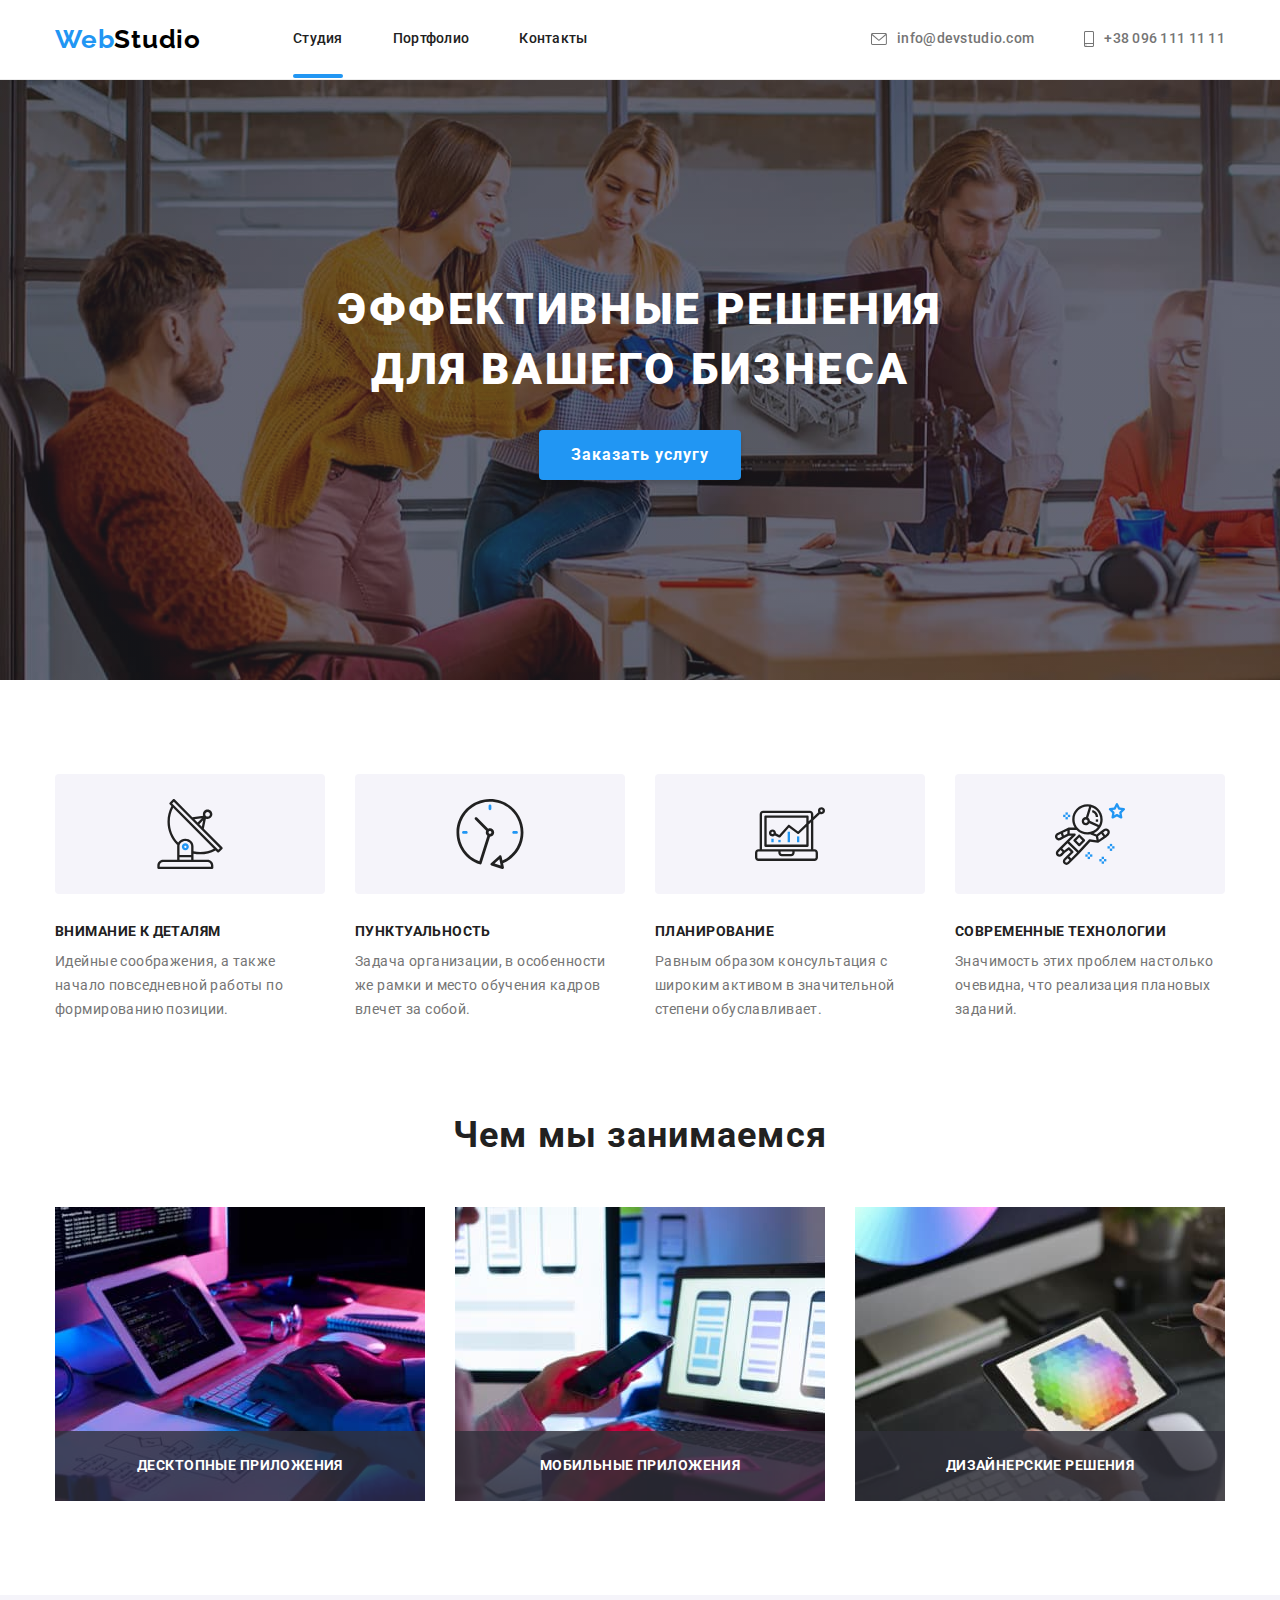
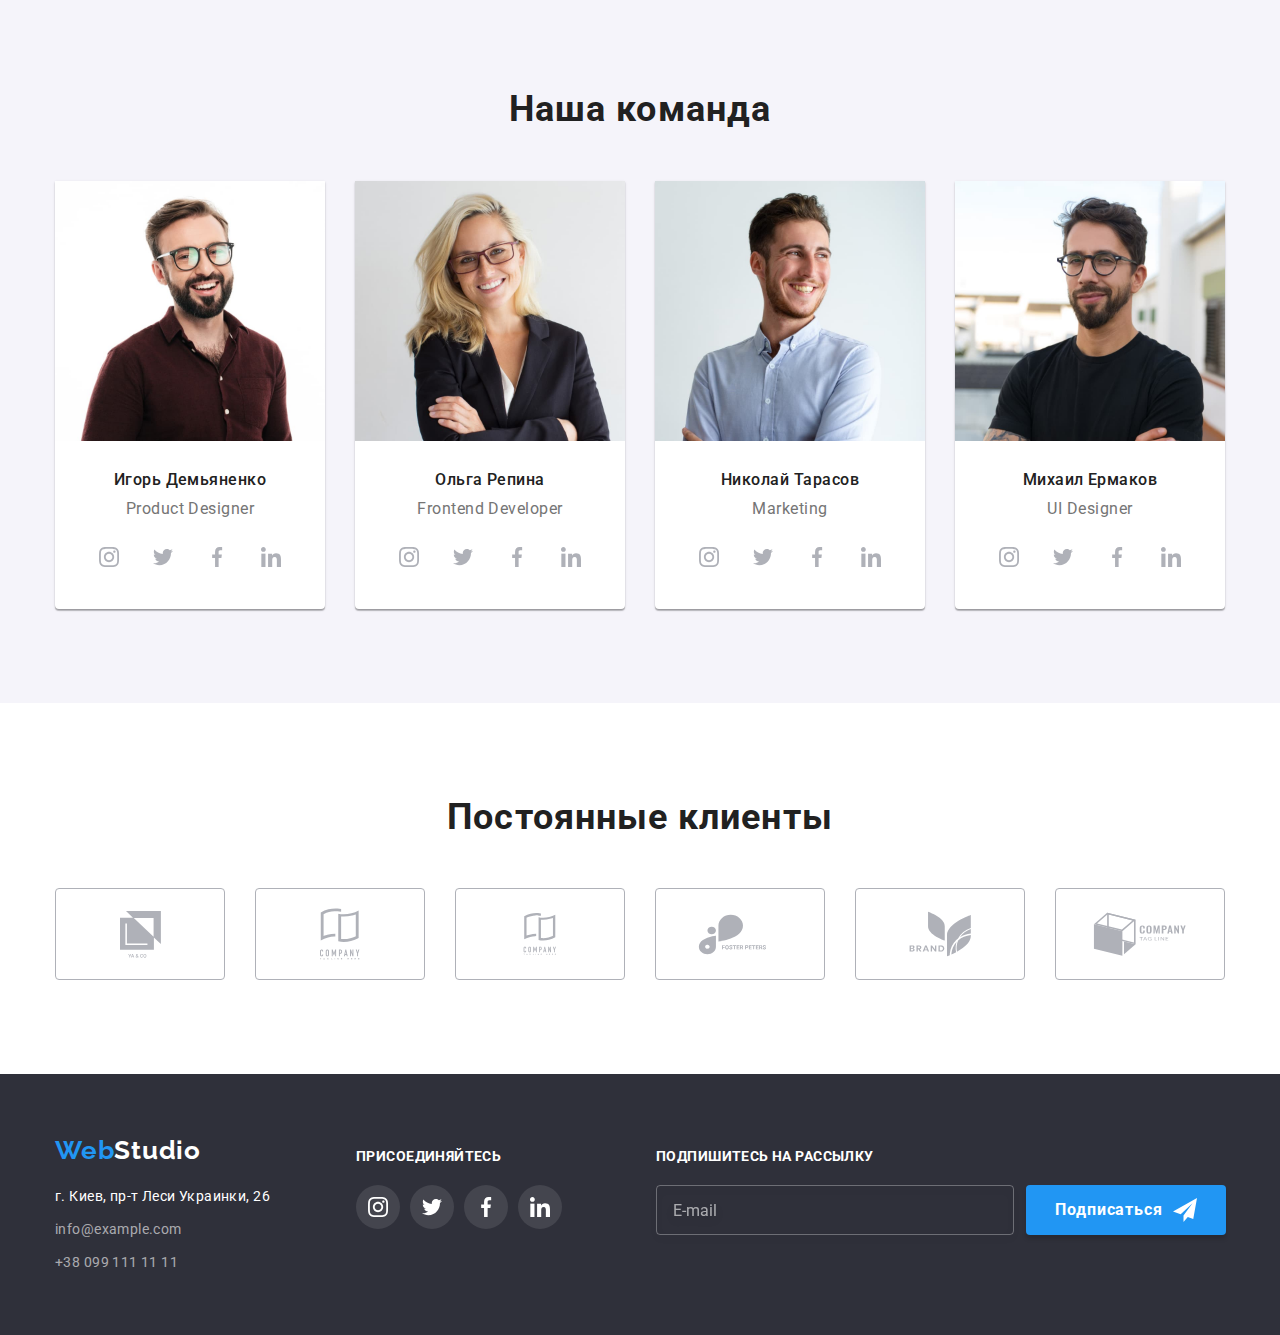
==== index.html @ 98f59cee "features BEM" ====
<!DOCTYPE html>
<html lang="ru">
  <head>
    <link
      rel="stylesheet"
      href="https://cdnjs.cloudflare.com/ajax/libs/modern-normalize/1.0.0/modern-normalize.min.css"
    />
    <meta charset="UTF-8" />
    <meta http-equiv="X-UA-Compatible" content="IE=edge" />
    <meta name="viewport" content="width=device-width, initial-scale=1.0" />
    <title>WebStudio</title>

    <link rel="preconnect" href="https://fonts.gstatic.com" />
    <link
      href="https://fonts.googleapis.com/css2?family=Raleway:wght@700&family=Roboto:wght@400;500;700;900&display=swap"
      rel="stylesheet"
    />
    <link rel="stylesheet" href="./css/styles.css" />
  </head>

  <body>
    <!--header-->
    <header class="header">
      <div class="container header-container">
        <nav class="main-navigation">
          <a class="logo link" href="./"
            ><span class="logo-color-one">Web</span
            ><span class="logo-color-two">Studio</span></a
          >

          <ul class="menu list">
            <li class="menu__item">
              <a class="menu__link link current" href="./">Студия</a>
            </li>
            <li class="menu__item">
              <a class="menu__link link" href="./portfolio.html">Портфолио</a>
            </li>
            <li class="menu__item">
              <a class="menu__link link" href="">Контакты</a>
            </li>
          </ul>
        </nav>
        <ul class="header-contact list">
          <li class="header-contact__item">
            <a
              class="header-contact__link link"
              href="mailto:info@devstudio.com"
            >
              <svg class="contact-icon" width="16px" height="12px">
                <use href="./images/icons.svg#mail"></use>
              </svg>
              info@devstudio.com</a
            >
          </li>
          <li class="header-contact__item">
            <a class="header-contact__link link" href="tel:+380961111111">
              <svg class="contact-icon" width="10px" height="16px">
                <use href="./images/icons.svg#smartphone"></use>
              </svg>
              +38 096 111 11 11</a
            >
          </li>
        </ul>
      </div>
    </header>

    <main>
      <!--Герой-->
      <section class="hero">
        <div class="container">
          <h1 class="hero__title">Эффективные решения для вашего бизнеса</h1>
          <button class="modal-button" type="button" data-modal-open>
            Заказать услугу
          </button>
        </div>
      </section>

      <!--Особенности-->
      <section class="features">
        <div class="container">
          <h2 class="visually-hidden">Особенности</h2>
          <ul class="features__list list">
            <li class="features__item">
              <div class="features__icon-container">
                <svg class="features__icon" width="70" height="70">
                  <use href="./images/icons.svg#antenna"></use>
                </svg>
              </div>
              <h3 class="features__title">Внимание к деталям</h3>
              <p class="features__description">
                Идейные соображения, а также начало повседневной работы по
                формированию позиции.
              </p>
            </li>
            <li class="features__item">
              <div class="features__icon-container">
                <svg class="features__icon" width="70" height="70">
                  <use href="./images/icons.svg#clock"></use>
                </svg>
              </div>
              <h3 class="features__title">Пунктуальность</h3>
              <p class="features__description">
                Задача организации, в особенности же рамки и место обучения
                кадров влечет за собой.
              </p>
            </li>
            <li class="features__item">
              <div class="features__icon-container">
                <svg class="features__icon" width="70" height="70">
                  <use href="./images/icons.svg#diagram"></use>
                </svg>
              </div>
              <h3 class="features__title">Планирование</h3>
              <p class="features__description">
                Равным образом консультация с широким активом в значительной
                степени обуславливает.
              </p>
            </li>
            <li class="features__item">
              <div class="features__icon-container">
                <svg class="features__icon" width="70" height="70">
                  <use href="./images/icons.svg#astronaut"></use>
                </svg>
              </div>
              <h3 class="features__title">Современные технологии</h3>
              <p class="features__description">
                Значимость этих проблем настолько очевидна, что реализация
                плановых заданий.
              </p>
            </li>
          </ul>
        </div>
      </section>

      <!--Чем мы занимаемся-->
      <section class="services">
        <div class="container">
          <h2 class="secttion-title">Чем мы занимаемся</h2>
          <ul class="services-list list">
            <li class="services-list-item">
              <img
                src="./images/services/services-1.jpg"
                alt="Программист набирает код"
                width="370"
                height="294"
              />
              <p class="services-text-overlay">Десктопные приложения</p>
            </li>
            <li class="services-list-item">
              <img
                src="./images/services/services-2.jpg"
                alt="Дизанер создает прототип сайта"
                width="370"
                height="294"
              />
              <p class="services-text-overlay">Мобильные приложения</p>
            </li>
            <li class="services-list-item">
              <img
                src="./images/services/services-3.jpg"
                alt="Дизайнер выбирает цветовую схему для саййта"
                width="370"
                height="294"
              />
              <p class="services-text-overlay">Дизайнерские решения</p>
            </li>
          </ul>
        </div>
      </section>

      <!--Наша команда-->
      <section class="team">
        <div class="container">
          <h2 class="secttion-title">Наша команда</h2>
          <ul class="team-list list">
            <li class="team-list-item">
              <img
                src="./images/team/igor-demyanenko.jpg"
                alt="Фотография Игоря Демьяненко"
                width="270"
                height="260"
              />
              <div class="team-member-frame">
                <h3 class="team-member-name">Игорь Демьяненко</h3>
                <p class="team-member-position" lang="en">Product Designer</p>
                <ul class="team-social-list list">
                  <li class="team-social-item">
                    <a class="team-social-link link" href="">
                      <svg class="team-social-icon" width="20" height="20">
                        <use href="./images/icons.svg#instagram"></use>
                      </svg>
                    </a>
                  </li>
                  <li class="team-social-item">
                    <a class="team-social-link link" href="">
                      <svg class="team-social-icon" width="20" height="20">
                        <use href="./images/icons.svg#twitter"></use>
                      </svg>
                    </a>
                  </li>
                  <li class="team-social-item">
                    <a class="team-social-link link" href="">
                      <svg class="team-social-icon" width="20" height="20">
                        <use href="./images/icons.svg#facebook"></use>
                      </svg>
                    </a>
                  </li>
                  <li class="team-social-item">
                    <a class="team-social-link link" href="">
                      <svg class="team-social-icon" width="20" height="20">
                        <use href="./images/icons.svg#linkedin"></use>
                      </svg>
                    </a>
                  </li>
                </ul>
              </div>
            </li>
            <li class="team-list-item">
              <img
                src="./images/team/olga-repina.jpg"
                alt="Фотография Ольги Репиной"
                width="270"
                height="260"
              />
              <div class="team-member-frame">
                <h3 class="team-member-name">Ольга Репина</h3>
                <p class="team-member-position" lang="en">Frontend Developer</p>
                <ul class="team-social-list list">
                  <li class="team-social-item">
                    <a class="team-social-link link" href="">
                      <svg class="team-social-icon" width="20" height="20">
                        <use href="./images/icons.svg#instagram"></use>
                      </svg>
                    </a>
                  </li>
                  <li class="team-social-item">
                    <a class="team-social-link link" href="">
                      <svg class="team-social-icon" width="20" height="20">
                        <use href="./images/icons.svg#twitter"></use>
                      </svg>
                    </a>
                  </li>
                  <li class="team-social-item">
                    <a class="team-social-link link" href="">
                      <svg class="team-social-icon" width="20" height="20">
                        <use href="./images/icons.svg#facebook"></use>
                      </svg>
                    </a>
                  </li>
                  <li class="team-social-item">
                    <a class="team-social-link link" href="">
                      <svg class="team-social-icon" width="20" height="20">
                        <use href="./images/icons.svg#linkedin"></use>
                      </svg>
                    </a>
                  </li>
                </ul>
              </div>
            </li>
            <li class="team-list-item">
              <img
                src="./images/team/nikolay-tarasov.jpg"
                alt="Фотография Николая Тарасова"
                width="270"
                height="260"
              />
              <div class="team-member-frame">
                <h3 class="team-member-name">Николай Тарасов</h3>
                <p class="team-member-position" lang="en">Marketing</p>
                <ul class="team-social-list list">
                  <li class="team-social-item">
                    <a class="team-social-link link" href="">
                      <svg class="team-social-icon" width="20" height="20">
                        <use href="./images/icons.svg#instagram"></use>
                      </svg>
                    </a>
                  </li>
                  <li class="team-social-item">
                    <a class="team-social-link link" href="">
                      <svg class="team-social-icon" width="20" height="20">
                        <use href="./images/icons.svg#twitter"></use>
                      </svg>
                    </a>
                  </li>
                  <li class="team-social-item">
                    <a class="team-social-link link" href="">
                      <svg class="team-social-icon" width="20" height="20">
                        <use href="./images/icons.svg#facebook"></use>
                      </svg>
                    </a>
                  </li>
                  <li class="team-social-item">
                    <a class="team-social-link link" href="">
                      <svg class="team-social-icon" width="20" height="20">
                        <use href="./images/icons.svg#linkedin"></use>
                      </svg>
                    </a>
                  </li>
                </ul>
              </div>
            </li>
            <li class="team-list-item">
              <img
                src="./images/team/mikhail-ermakov.jpg"
                alt="Фотография Михаила Ермакова"
                width="270"
                height="260"
              />
              <div class="team-member-frame">
                <h3 class="team-member-name">Михаил Ермаков</h3>
                <p class="team-member-position" lang="en">UI Designer</p>
                <ul class="team-social-list list">
                  <li class="team-social-item">
                    <a class="team-social-link link" href="">
                      <svg class="team-social-icon" width="20" height="20">
                        <use href="./images/icons.svg#instagram"></use>
                      </svg>
                    </a>
                  </li>
                  <li class="team-social-item">
                    <a class="team-social-link link" href="">
                      <svg class="team-social-icon" width="20" height="20">
                        <use href="./images/icons.svg#twitter"></use>
                      </svg>
                    </a>
                  </li>
                  <li class="team-social-item">
                    <a class="team-social-link link" href="">
                      <svg class="team-social-icon" width="20" height="20">
                        <use href="./images/icons.svg#facebook"></use>
                      </svg>
                    </a>
                  </li>
                  <li class="team-social-item">
                    <a class="team-social-link link" href="">
                      <svg class="team-social-icon" width="20" height="20">
                        <use href="./images/icons.svg#linkedin"></use>
                      </svg>
                    </a>
                  </li>
                </ul>
              </div>
            </li>
          </ul>
        </div>
      </section>

      <!--Клиенты-->
      <section class="clients">
        <div class="container">
          <h2 class="secttion-title">Постоянные клиенты</h2>
          <ul class="clients-list list">
            <li class="clients-list-item">
              <a class="clients-link" href="">
                <svg class="client-icon" width="41" height="47">
                  <use href="./images/icons.svg#logo-1"></use>
                </svg>
              </a>
            </li>
            <li class="clients-list-item">
              <a class="clients-link" href="">
                <svg class="client-icon" width="40" height="52">
                  <use href="./images/icons.svg#logo-2"></use>
                </svg>
              </a>
            </li>
            <li class="clients-list-item">
              <a class="clients-link" href="">
                <svg class="client-icon" width="44" height="42">
                  <use href="./images/icons.svg#logo-2"></use>
                </svg>
              </a>
            </li>
            <li class="clients-list-item">
              <a class="clients-link" href="">
                <svg class="client-icon" width="85" height="41">
                  <use href="./images/icons.svg#logo-4"></use>
                </svg>
              </a>
            </li>
            <li class="clients-list-item">
              <a class="clients-link" href="">
                <svg class="client-icon" width="63" height="46">
                  <use href="./images/icons.svg#logo-5"></use>
                </svg>
              </a>
            </li>
            <li class="clients-list-item">
              <a class="clients-link" href="">
                <svg class="client-icon" width="94" height="44">
                  <use href="./images/icons.svg#logo-6"></use>
                </svg>
              </a>
            </li>
          </ul>
        </div>
      </section>
    </main>

    <!--Футер-->
    <footer class="footer">
      <div class="footer-container container">
        <div class="footer-contact">
          <div class="logo-footer">
            <a class="logo link" href="./"
              ><span class="logo-color-one">Web</span
              ><span class="logo-color-three">Studio</span></a
            >
          </div>

          <address class="footer-address">
            <ul class="footer-address-list list">
              <li class="fotter-address-item">
                <a
                  class="fotter-address-link link"
                  href="https://goo.gl/maps/drPXnBKoKRhrvhJq7"
                  target="_blank"
                  rel="noopener noreferrer"
                  >г. Киев, пр-т Леси Украинки, 26</a
                >
              </li>
              <li class="fotter-address-item">
                <a
                  class="fotter-contact-link link"
                  href="mailto:info@example.com"
                  >info@example.com</a
                >
              </li>
              <li class="fotter-address-item">
                <a class="fotter-contact-link link" href="tel:+380991111111"
                  >+38 099 111 11 11</a
                >
              </li>
            </ul>
          </address>
        </div>
        <div class="footter-social">
          <p class="footter-social-title">присоединяйтесь</p>
          <ul class="footter-social-list list">
            <li class="footter-social-items">
              <a class="footter-social-link" href="">
                <svg class="footer-social-icon" width="20" height="20">
                  <use href="./images/icons.svg#instagram"></use>
                </svg>
              </a>
            </li>
            <li class="footter-social-items">
              <a class="footter-social-link" href="">
                <svg class="footer-social-icon" width="20" height="20">
                  <use href="./images/icons.svg#twitter"></use>
                </svg>
              </a>
            </li>
            <li class="footter-social-items">
              <a class="footter-social-link" href="">
                <svg class="footer-social-icon" width="20" height="20">
                  <use href="./images/icons.svg#facebook"></use>
                </svg>
              </a>
            </li>
            <li class="footter-social-items">
              <a class="footter-social-link" href="">
                <svg class="footer-social-icon" width="20" height="20">
                  <use href="./images/icons.svg#linkedin"></use>
                </svg>
              </a>
            </li>
          </ul>
        </div>
        <div class="footer-email-form-thumb">
          <form action="#">
            <p class="footter-form-title">Подпишитесь на рассылку</p>
            <div class="footer-email-form">
              <input
                type="email"
                name="email"
                class="footer-email-input"
                placeholder="E-mail"
                required
              />
              <button type="submit" class="footer-subscribe-button">
                Подписаться
                <svg class="send-icon" width="24px" height="24px">
                  <use href="./images/icons.svg#icon-send"></use>
                </svg>
              </button>
            </div>
          </form>
        </div>
      </div>
    </footer>

    <!--modal-->
    <!-- < class="backdrop is-hidden" data-modal> -->
    <div class="backdrop is-hidden" data-modal>
      <div class="modal">
        <button type="button" class="close-button" data-modal-close>
          <svg class="close-button-icon" width="11px" height="11px">
            <use href="./images/icons.svg#close-button"></use>
          </svg>
        </button>
        <form action="#" class="modal-form">
          <p class="modal-title">Оставьте свои данные, мы вам перезвоним</p>
          <label class="modal-form-field">
            Имя
            <span class="modal-form-input-wrapper">
              <input
                type="text"
                class="modal-form-input"
                name="user-name"
                minlength="2"
                pattern="[a-zA-Zа-яёА-ЯЁ]+"
                title="Имя должно содержать символы кирилицы или латиницы"
                required
              />
              <svg class="modal-form-icon" width="12px" height="12px">
                <use href="./images/icons.svg#form-user"></use>
              </svg>
            </span>
          </label>
          <label class="modal-form-field">
            Телефон
            <span class="modal-form-input-wrapper">
              <input
                type="tel"
                class="modal-form-input"
                name="user-tel"
                pattern="[0-9]{3} [0-9]{3}-[0-9]{2}-[0-9]{2}"
                title="(095) 000-00-00"
                required
              />
              <svg class="modal-form-icon" width="13px" height="13px">
                <use href="./images/icons.svg#form-phone"></use>
              </svg>
            </span>
          </label>
          <label class="modal-form-field">
            Почта
            <span class="modal-form-input-wrapper">
              <input
                type="email"
                class="modal-form-input"
                name="user-email"
                required
              />
              <svg class="modal-form-icon" width="15px" height="12px">
                <use href="./images/icons.svg#form-email"></use>
              </svg>
            </span>
          </label>
          <label class="modal-form-field">
            Комментарий
            <textarea
              name="user-message"
              class="modal-form-message"
              placeholder="Введите текст"
            ></textarea>
          </label>
          <input
            type="checkbox"
            class="modal-form-checkbox visually-hidden"
            id="accept-policy"
            required
          />
          <label for="accept-policy" class="modal-form-checkbox-label"
            >Соглашаюсь с рассылкой и принимаю&nbsp;
            <a href="" class="modal-form-checkbox-link"
              >Условия договора</a
            ></label
          >
          <button type="submit" class="modal-form-button">Отправить</button>
        </form>
      </div>
    </div>
    <!--script-->
    <script src="./js/modal.js"></script>
  </body>
</html>
---- css/styles.css ----
/*variable*/
:root {
  --main-font: "Roboto", sans-serif;
  --secondary-font: "Raleway", sans-serif;
  --accent-color: #2196f3;
  --second-color: #212121;
  --third-color: #afb1b8;
}

/* reset styles by tag selector*/

h1,
h2,
h3,
h4,
h5,
h6,
p {
  margin-top: 0;
  margin-bottom: 0;
}

ul,
ol {
  margin-top: 0;
  margin-bottom: 0;
  padding-left: 0;
}

img {
  display: block;
}

body {
  font-family: var(--main-font);
}

.list {
  list-style: none;
}

.link {
  text-decoration: none;
}

/*general*/

.container {
  width: 1200px;
  margin: 0 auto;
  padding-left: 15px;
  padding-right: 15px;
}

.visually-hidden {
  position: absolute !important;
  clip: rect(1px 1px 1px 1px); /* IE6, IE7 */
  clip: rect(1px, 1px, 1px, 1px);
  padding: 0 !important;
  border: 0 !important;
  height: 1px !important;
  width: 1px !important;
  overflow: hidden;
}

/* components */

/*LOGO*/
.logo {
  margin-right: 92px;

  font-family: var(--secondary-font);
  font-weight: 700;
  font-size: 26px;
  line-height: 1.19;
  letter-spacing: 0.03em;
}
.logo-color-one {
  color: var(--accent-color);
}
.logo-color-two {
  color: #000000;
}
.logo-color-three {
  color: #ffffff;
}
/*END LOGO*/

.secttion-title {
  margin-bottom: 50px;

  font-style: normal;
  font-weight: 700;
  font-size: 36px;
  line-height: 1.16;
  text-align: center;
  letter-spacing: 0.03em;

  color: var(--second-color);
}

.current {
  position: relative;
  color: var(--accent-color);
}

.current::after {
  position: absolute;
  bottom: -32px;

  content: "";
  display: block;

  width: 100%;
  height: 4px;

  background-color: var(--accent-color);
  border-radius: 2px;
}

/*=======HEADER=======*/

.header {
  padding-top: 24px;
  padding-bottom: 24px;

  font-family: var(--main-font);
  font-weight: 500;
  font-size: 14px;
  line-height: 1.14;
  letter-spacing: 0.02em;

  border-bottom: 1px solid #ececec;
}

.header-container {
  display: flex;
  align-items: center;
  justify-content: space-between;
}

.main-navigation {
  display: flex;
}

.menu {
  display: flex;
  align-items: center;
}
.menu__item:not(:last-child) {
  margin-right: 50px;
}

.menu__link {
  color: var(--second-color);
  transition: color 250ms cubic-bezier(0.4, 0, 0.2, 1);
}

.menu__link:hover,
.menu__link:focus {
  color: var(--accent-color);
}

.header-contact {
  display: flex;
  align-items: center;
}

.header-contact__item:not(:last-child) {
  margin-right: 50px;
}
.header-contact__link {
  display: flex;
  align-items: center;

  color: #757575;

  transition: color 250ms cubic-bezier(0.4, 0, 0.2, 1);
}
.header-contact__link:hover,
.header-contact__link:focus {
  color: var(--accent-color);
}

.contact-icon {
  margin-right: 10px;
  fill: currentColor;
}

/*=======END HEADER=======*/

/*=======HERO=======*/
.hero {
  padding: 200px 0;
  text-align: center;

  max-width: 1600px;
  margin: 0 auto;

  background-image: linear-gradient(
      rgba(47, 48, 58, 0.4),
      rgba(47, 48, 58, 0.4)
    ),
    url(../images/hero/hero-bg.jpg);
  background-size: cover;

  background-color: #2f303a;
}

.hero__title {
  margin-left: auto;
  margin-right: auto;
  margin-bottom: 30px;

  max-width: 696px;

  font-family: var(--main-font);
  font-weight: 900;
  font-size: 44px;
  line-height: 1.36;

  text-align: center;
  letter-spacing: 0.06em;
  text-transform: uppercase;

  color: #ffffff;
}
.modal-button {
  padding: 10px 32px;

  font-family: var(--main-font);
  font-weight: 700;
  font-size: 16px;
  line-height: 1.88;
  align-items: center;
  text-align: center;
  letter-spacing: 0.06em;

  color: #ffffff;
  background-color: var(--accent-color);
  box-shadow: 0px 4px 4px rgba(0, 0, 0, 0.15);
  border-radius: 4px;
  border: none;
  cursor: pointer;
}

/*=======END HERO=======*/

/*=======FEATURES=======*/

.features {
  padding-top: 94px;
  padding-bottom: 94px;
}
.features__list {
  display: flex;
  flex-wrap: wrap;
  margin-top: -30px;
  margin-left: -30px;
}
.features__item {
  margin-top: 30px;
  margin-left: 30px;

  flex-basis: calc((100% - 120px) / 4);
}

.features__icon-container {
  display: flex;
  justify-content: center;
  align-items: center;

  width: 270px;
  height: 120px;

  margin-bottom: 30px;

  background: #f5f4fa;
  border-radius: 4px;
}

.features__icon {
  width: 70px;
  height: 70px;
  fill: rebeccapurple;
}

.features__title {
  margin-bottom: 10px;

  font-weight: 700;
  font-size: 14px;
  line-height: 1.14;
  letter-spacing: 0.03em;
  text-transform: uppercase;

  color: var(--second-color);
}

.features__description {
  font-weight: 400;
  font-size: 14px;
  line-height: 1.71;
  letter-spacing: 0.03em;

  color: #757575;
}
/*=======END FEATURES=======*/

/*=======SERVICES=======*/

.services {
  padding-top: 0px;
  padding-bottom: 94px;
}

.services-list {
  display: flex;
  flex-wrap: wrap;
  margin-top: -30px;
  margin-left: -30px;
}

.services-list-item {
  position: relative;

  margin-top: 30px;
  margin-left: 30px;

  flex-basis: calc((100% - 90px) / 3);
}

.services-text-overlay {
  display: flex;
  justify-content: center;
  align-items: center;

  position: absolute;
  bottom: 0;
  left: 0;

  width: 100%;
  height: 70px;

  color: #ffffff;
  background-color: rgba(47, 48, 58, 0.8);

  font-weight: 700;
  font-size: 14px;
  line-height: 1.14;
  text-align: center;
  letter-spacing: 0.03em;
  text-transform: uppercase;
}

/*=======END SERVICES=======*/

/*=======TEAM=======*/

.team {
  background: #f5f4fa;
  padding-top: 94px;
  padding-bottom: 94px;
}

.team-list {
  display: flex;
  flex-wrap: wrap;

  margin-top: -30px;
  margin-left: -30px;
}

.team-list-item {
  margin-top: 30px;
  margin-left: 30px;

  flex-basis: calc((100% - 120px) / 4);

  background: #ffffff;
  border-radius: 0px 0px 4px 4px;

  box-shadow: 0px 1px 3px rgba(0, 0, 0, 0.12), 0px 1px 1px rgba(0, 0, 0, 0.14),
    0px 2px 1px rgba(0, 0, 0, 0.2);
}

.team-member-frame {
  padding-top: 30px;
  padding-bottom: 30px;
}

.team-member-name {
  margin-bottom: 10px;

  font-style: normal;
  font-weight: 500;
  font-size: 16px;
  line-height: 1.18;
  text-align: center;
  letter-spacing: 0.03em;

  color: var(--second-color);
}
.team-member-position {
  font-weight: 400;
  font-size: 16px;
  line-height: 1.18;
  text-align: center;
  letter-spacing: 0.03em;

  margin-bottom: 16px;

  color: #757575;
}

.team-social-list {
  display: flex;
  justify-content: space-between;
  padding: 0 32px;
}

.team-social-link {
  display: flex;
  justify-content: center;
  align-items: center;
  width: 44px;
  height: 44px;
  border-radius: 50%;
  background-color: transparent;
  fill: var(--third-color);

  transition: fill 250ms cubic-bezier(0.4, 0, 0.2, 1),
    background-color 250ms cubic-bezier(0.4, 0, 0.2, 1);
}

.team-social-link:hover,
.team-social-link:focus {
  outline: none;
  fill: #ffffff;
  background-color: var(--accent-color);
}

/*=======END TEAM=======*/

/*=======CLIENTS=======*/
.clients {
  padding-top: 94px;
  padding-bottom: 94px;
}

.clients-list {
  display: flex;
  flex-wrap: wrap;
  justify-content: space-between;
  align-items: center;
}

.clients-link {
  display: flex;
  justify-content: center;
  align-items: center;
  width: 170px;
  height: 92px;

  border: 1px solid var(--third-color);
  border-radius: 4px;

  fill: var(--third-color);

  transition: border-color 250ms cubic-bezier(0.4, 0, 0.2, 1),
    fill 250ms cubic-bezier(0.4, 0, 0.2, 1);
}

.clients-link:hover,
.clients-link:focus {
  outline: none;
  border-color: var(--accent-color);
  fill: var(--accent-color);
}

/*=======END CLIENTS=======*/

/*=======FOOTER=======*/
.footer {
  padding: 60px 0;
  background-color: #2f303a;
}
.footer-container {
  display: flex;
}
.footer-contact {
  display: flex;
  flex-direction: column;
  width: 231px;

  margin-right: 70px;
}

.logo-footer {
  display: flex;
  align-items: flex-end;
  height: 31px;

  margin-bottom: 20px;
}

.footer-address {
}
.footer-address-list {
}

.fotter-address-item:not(:last-child) {
  margin-bottom: 9px;
}
.fotter-address-link {
  font-style: normal;
  font-weight: 400;
  font-size: 14px;
  line-height: 1.71;
  letter-spacing: 0.03em;

  color: #ffffff;
}

.fotter-address-link:hover,
.fotter-address-link:focus {
  outline: none;
  color: var(--accent-color);
}

.fotter-contact-link {
  font-style: normal;
  font-weight: 400;
  font-size: 14px;
  line-height: 1.71;
  letter-spacing: 0.03em;

  color: rgba(255, 255, 255, 0.6);
}

.fotter-contact-link:hover,
.fotter-contact-link:focus {
  outline: none;
  color: var(--accent-color);
}

.footter-social {
  display: flex;
  flex-direction: column;
  margin-right: 94px;
}

.footter-social-title {
  display: flex;
  align-items: flex-end;
  height: 31px;

  margin-bottom: 20px;

  font-weight: 700;
  font-size: 14px;
  line-height: 1.14;
  letter-spacing: 0.03em;
  text-transform: uppercase;

  color: #ffffff;
}

.footter-social-list {
  display: flex;
  justify-content: space-between;
  width: 206px;
}

.footter-social-link {
  display: flex;
  justify-content: center;
  align-items: center;
  width: 44px;
  height: 44px;
  border-radius: 50%;
  background-color: rgba(255, 255, 255, 0.1);
  fill: #ffffff;

  transition: background-color 250ms cubic-bezier(0.4, 0, 0.2, 1);
}
.footter-social-link:hover,
.footter-social-link:focus {
  outline: none;
  background-color: var(--accent-color);
}

.footter-form-title {
  display: flex;
  align-items: flex-end;
  height: 31px;

  margin-bottom: 20px;

  font-weight: 700;
  font-size: 14px;
  line-height: 1.14;
  letter-spacing: 0.03em;
  text-transform: uppercase;

  color: #ffffff;
}

.footer-email-form {
  display: flex;
}

.footer-email-input {
  width: 358px;
  height: 50px;
  margin-right: 12px;
  padding: 15px 16px;

  border: 1px solid rgba(255, 255, 255, 0.3);
  filter: drop-shadow(0px 4px 4px rgba(0, 0, 0, 0.15));
  border-radius: 4px;

  background-color: transparent;
  color: #ffffff;
}
.footer-email-input::placeholder {
  font-style: normal;
  font-weight: 400;
  font-size: 16px;
  color: rgba(255, 255, 255, 0.6);
}

.footer-subscribe-button {
  display: flex;
  justify-content: center;
  align-items: center;

  width: 200px;
  height: 50px;

  font-style: normal;
  font-weight: 700;
  font-size: 16px;
  line-height: 1.87;
  letter-spacing: 0.06em;

  color: #ffffff;
  background: var(--accent-color);
  box-shadow: 0px 4px 4px rgba(0, 0, 0, 0.15);
  border-radius: 4px;
  border: none;

  cursor: pointer;
}

.send-icon {
  fill: #ffffff;
  margin-left: 10px;
}

/*=======FOOTER=======*/

/*=======PORFOLIO PAGE=======*/

.portfolio {
  padding-top: 94px;
  padding-bottom: 94px;
}
.portfolio-container {
}

/*filter*/
.filter-list {
  display: flex;
  justify-content: center;

  margin-bottom: 50px;
}

.filter-item:not(:last-child) {
  margin-right: 8px;
}
.filter-buttom {
  padding: 6px 22px;

  font-weight: 500;
  font-size: 16px;
  line-height: 1.62;
  text-align: center;
  letter-spacing: 0.03em;

  color: var(--second-color);

  background: #f5f4fa;
  border-radius: 4px;

  border: none;

  cursor: pointer;

  transition: color 250ms cubic-bezier(0.4, 0, 0.2, 1),
    backgrond 250ms cubic-bezier(0.4, 0, 0.2, 1),
    box-shadow 250ms cubic-bezier(0.4, 0, 0.2, 1);
}

.filter-buttom.current {
  color: #ffffff;
  background: var(--accent-color);
}

.filter-buttom:hover,
.filter-buttom:focus {
  outline: none;
  color: #ffffff;
  background: var(--accent-color);
  box-shadow: 0px 3px 1px rgba(0, 0, 0, 0.1), 0px 1px 2px rgba(0, 0, 0, 0.08),
    0px 2px 2px rgba(0, 0, 0, 0.12);
}

/*end filter*/

/*gallery*/

.portfolio-list {
  display: flex;
  flex-wrap: wrap;

  margin-top: -30px;
  margin-left: -30px;
}

.portfolio-item-img {
  position: relative;
  overflow: hidden;
}

.portfolio-item-overlay {
  position: absolute;
  top: 0;
  left: 0;

  width: 100%;
  height: 100%;

  transform: translateY(100%);
  transition: transform 250ms cubic-bezier(0.4, 0, 0.2, 1);

  padding: 63px 24px;
  overflow: auto;

  font-size: 18px;
  line-height: 1.56;

  color: #ffffff;
  background-color: rgba(33, 150, 243, 0.9);
}

.portfolio-item-link:hover .portfolio-item-overlay,
.portfolio-item-link:focus .portfolio-item-overlay {
  transform: translateY(0%);
}

.portfolio-item {
  margin-top: 30px;
  margin-left: 30px;

  flex-basis: calc((100% - 90px) / 3);
}

.portfolio-item:hover {
  box-shadow: 0px 1px 1px rgba(0, 0, 0, 0.12), 0px 4px 4px rgba(0, 0, 0, 0.06),
    1px 4px 6px rgba(0, 0, 0, 0.16);

  transition: box-shadow 250ms cubic-bezier(0.4, 0, 0.2, 1);
  /* transition-property: box-shadow;
    transition-duration: 250ms;
    transition-timing-function: cubic-bezier(0.4, 0, 0.2, 1);
    transition-delay: 0; */
}

.portfolio-item-frame {
  padding: 20px 24px;

  background: #ffffff;
  border: 1px solid #eeeeee;
  border-top: none;
}

.portfolio-item-name {
  margin-bottom: 4px;

  font-weight: 700;
  font-size: 18px;
  line-height: 2;
  letter-spacing: 0.06em;

  color: var(--second-color);
}
.portfolio-item-description {
  font-weight: 400;
  font-size: 16px;
  line-height: 1.87;
  letter-spacing: 0.03em;

  color: #757575;

  /*end gallery*/
}
/*=======END PORFOLIO PAGE=======*/

/*=======BACK DROP=======*/
.backdrop {
  position: fixed;
  top: 0;
  left: 0%;
  width: 100vw;
  height: 100vh;
  background-color: rgba(0, 0, 0, 0.2);

  transition: opacity 250ms cubic-bezier(0.4, 0, 0.2, 1),
    visibility 250ms cubic-bezier(0.4, 0, 0.2, 1);
}
.modal {
  position: absolute;
  top: 50%;
  left: 50%;
  transform: translate(-50%, -50%);

  width: 528px;
  height: 581px;
  padding: 40px;

  background: #ffffff;
  box-shadow: 0px 1px 3px rgba(0, 0, 0, 0.12), 0px 1px 1px rgba(0, 0, 0, 0.14),
    0px 2px 1px rgba(0, 0, 0, 0.2);
  border-radius: 4px;
}

.close-button {
  position: absolute;
  top: 8px;
  right: 8px;

  width: 30px;
  height: 30px;
  background-color: #ffffff;
  border: 1px solid rgba(0, 0, 0, 0.1);
  border-radius: 50%;
  cursor: pointer;
  padding: 0;
}
.close-button-icon {
  fill: #000000;
}

.close-button:hover .close-button-icon,
.close-button:focus .close-button-icon {
  fill: var(--accent-color);
}

.is-hidden {
  opacity: 0;
  visibility: hidden;
  pointer-events: none;
}
.modal-form {
  display: flex;
  flex-direction: column;
}

.modal-title {
  margin-bottom: 12px;
  font-weight: 700;
  font-size: 20px;
  line-height: 1.15;
  text-align: center;
  letter-spacing: 0.03em;

  color: var(--second-color);
}

.modal-form-field {
  font-weight: 400;
  font-size: 12px;
  line-height: 1.16;
  letter-spacing: 0.01em;

  margin-bottom: 10px;

  color: #757575;
}

.modal-form-input {
  width: 100%;
  height: 40px;
  padding-left: 42px;

  border: 1px solid rgba(33, 33, 33, 0.2);
  border-radius: 4px;

  transition: border-color 250ms cubic-bezier(0.4, 0, 0.2, 1);
}

.modal-form-input-wrapper {
  position: relative;
  display: block;
  margin-top: 4px;
}

.modal-form-icon {
  position: absolute;
  top: 50%;
  transform: translateY(-50%);
  left: 12px;
  fill: var(--second-color);

  transition: fill 250ms cubic-bezier(0.4, 0, 0.2, 1);
}

.modal-form-input:focus {
  outline: none;
  border-color: var(--accent-color);
}
.modal-form-input:focus + .modal-form-icon {
  fill: var(--accent-color);
}

.modal-form-message {
  margin-top: 4px;
  padding: 12px 16px;
  width: 100%;
  height: 120px;

  border: 1px solid rgba(33, 33, 33, 0.2);
  border-radius: 4px;

  resize: none;

  transition: border-color 250ms cubic-bezier(0.4, 0, 0.2, 1);
}

.modal-form-message:focus {
  outline: none;
  border-color: var(--accent-color);
}

.modal-form-message::placeholder {
  color: rgba(117, 117, 117, 0.5);
}

.modal-form-checkbox {
}
.modal-form-checkbox:checked + .modal-form-checkbox-label::before {
  background-image: url(../images/icon-check.svg);
  background-size: contain;
  border: none;
}
.modal-form-checkbox:focus + .modal-form-checkbox-label::before {
  border: 1px solid var(--accent-color);
}

.modal-form-checkbox-label::before {
  display: block;
  content: "";
  width: 15px;
  height: 15px;

  margin-right: 7px;
  margin-left: 12px;

  border: 1px solid var(--second-color);
  border-radius: 2px;
  cursor: pointer;
}

.modal-form-checkbox-label {
  display: flex;
  align-items: center;
  font-weight: normal;
  font-size: 14px;
  line-height: 1.71;
  letter-spacing: 0.03em;

  color: #757575;

  margin-top: 10px;
  margin-bottom: 30px;
}

.modal-form-checkbox-link {
  font-weight: 400;
  font-size: 14px;
  line-height: 1.71;
  letter-spacing: 0.03em;
  text-decoration-line: underline;

  color: var(--accent-color);
}

.modal-form-button {
  align-self: center;

  padding: 10px 56px;
  margin-bottom: 40px;

  font-weight: 700;
  font-size: 16px;
  line-height: 1.87;
  letter-spacing: 0.06em;
  color: #ffffff;

  background-color: var(--accent-color);
  box-shadow: 0px 4px 4px rgba(0, 0, 0, 0.15);
  border-radius: 4px;
  border: none;

  cursor: pointer;
}

.modal-title {
  font-weight: 700;
  font-size: 20px;
  line-height: 1.15;
  text-align: center;
  letter-spacing: 0.03em;

  color: var(--second-color);
}

/*=======END BACKDROP=======*/
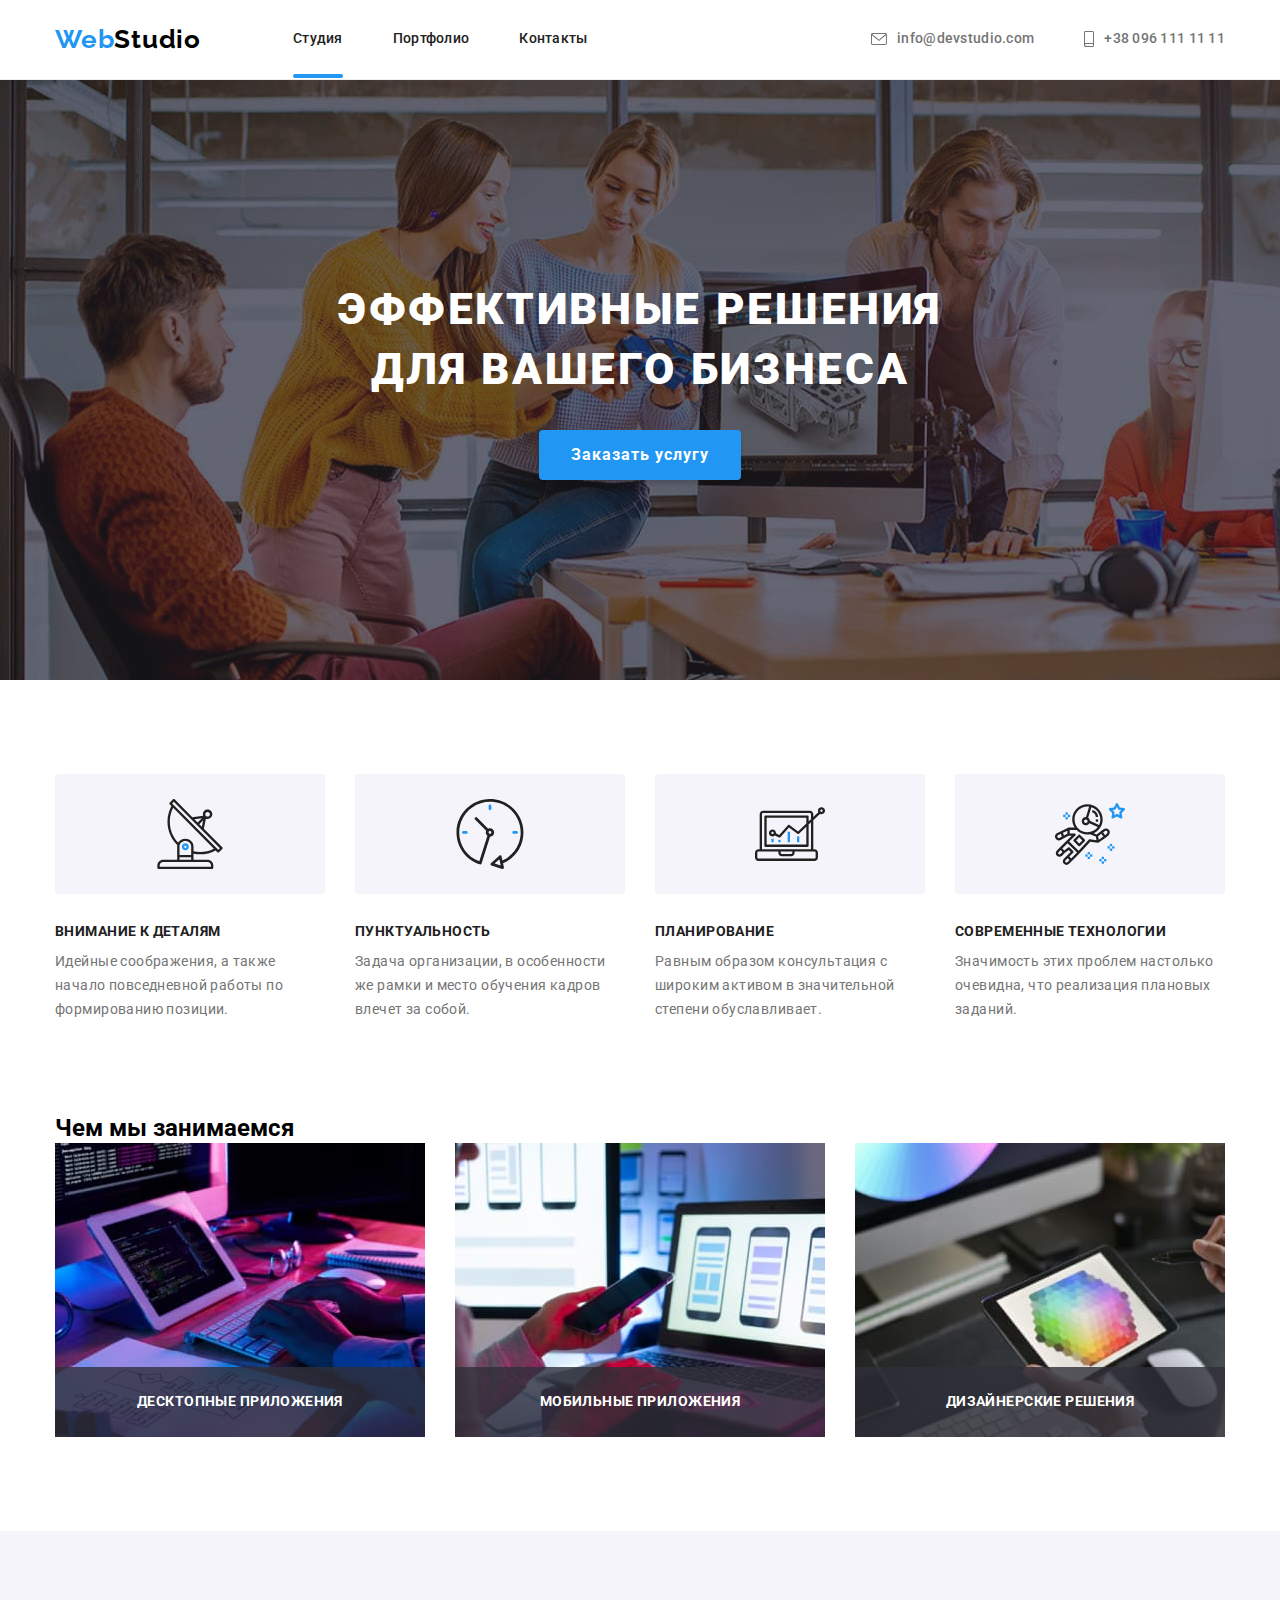
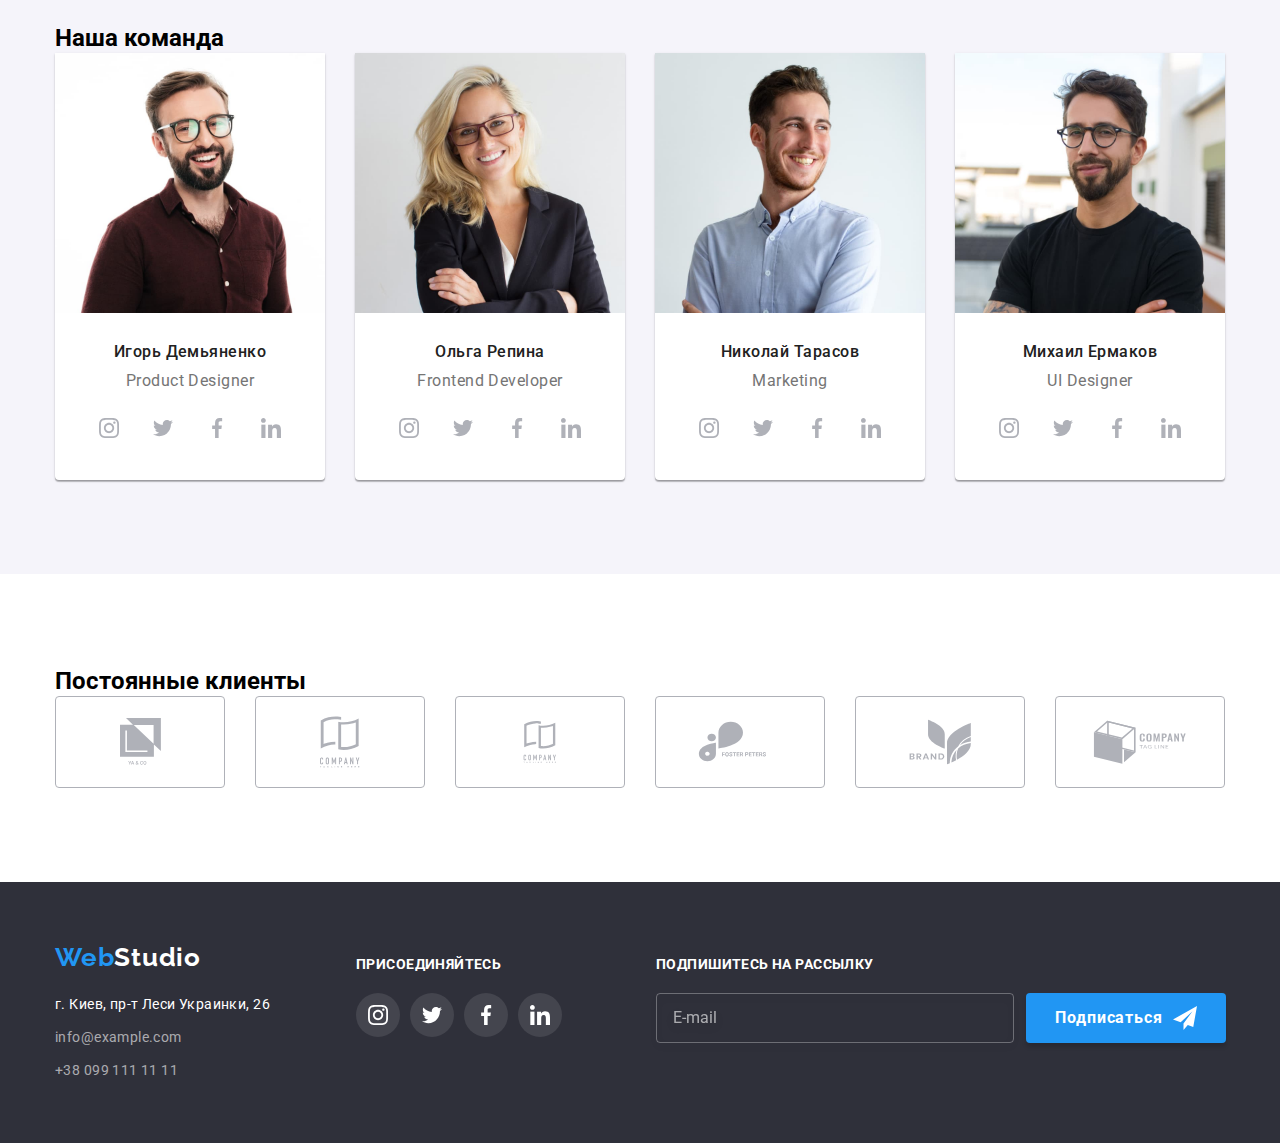
==== commit f818c867: "refactoring using SASS preprocessor" ====
--- a/index.html
+++ b/index.html
@@ -15,7 +15,9 @@
       href="https://fonts.googleapis.com/css2?family=Raleway:wght@700&family=Roboto:wght@400;500;700;900&display=swap"
       rel="stylesheet"
     />
-    <link rel="stylesheet" href="./css/styles.css" />
+    <!-- <link rel="stylesheet" href="./css/styles.css" /> -->
+    <link rel="stylesheet" href="./css/main.min.css" />
+    
   </head>
 
   <body>
@@ -65,7 +67,7 @@
     </header>
 
     <main>
-      <!--Герой-->
+      <!--рукщ-->
       <section class="hero">
         <div class="container">
           <h1 class="hero__title">Эффективные решения для вашего бизнеса</h1>
@@ -75,7 +77,7 @@
         </div>
       </section>
 
-      <!--Особенности-->
+      <!--feautures-->
       <section class="features">
         <div class="container">
           <h2 class="visually-hidden">Особенности</h2>
@@ -132,81 +134,105 @@
         </div>
       </section>
 
-      <!--Чем мы занимаемся-->
+      <!--services-->
       <section class="services">
         <div class="container">
           <h2 class="secttion-title">Чем мы занимаемся</h2>
-          <ul class="services-list list">
-            <li class="services-list-item">
+          <ul class="services__list list">
+            <li class="services__item">
               <img
                 src="./images/services/services-1.jpg"
                 alt="Программист набирает код"
                 width="370"
                 height="294"
               />
-              <p class="services-text-overlay">Десктопные приложения</p>
-            </li>
-            <li class="services-list-item">
+              <p class="services__text-overlay">Десктопные приложения</p>
+            </li>
+            <li class="services__item">
               <img
                 src="./images/services/services-2.jpg"
                 alt="Дизанер создает прототип сайта"
                 width="370"
                 height="294"
               />
-              <p class="services-text-overlay">Мобильные приложения</p>
-            </li>
-            <li class="services-list-item">
+              <p class="services__text-overlay">Мобильные приложения</p>
+            </li>
+            <li class="services__item">
               <img
                 src="./images/services/services-3.jpg"
                 alt="Дизайнер выбирает цветовую схему для саййта"
                 width="370"
                 height="294"
               />
-              <p class="services-text-overlay">Дизайнерские решения</p>
+              <p class="services__text-overlay">Дизайнерские решения</p>
             </li>
           </ul>
         </div>
       </section>
 
-      <!--Наша команда-->
+      <!--team-->
       <section class="team">
         <div class="container">
           <h2 class="secttion-title">Наша команда</h2>
-          <ul class="team-list list">
-            <li class="team-list-item">
+          <ul class="team__list list">
+            <li class="team__item">
               <img
                 src="./images/team/igor-demyanenko.jpg"
                 alt="Фотография Игоря Демьяненко"
                 width="270"
                 height="260"
               />
-              <div class="team-member-frame">
-                <h3 class="team-member-name">Игорь Демьяненко</h3>
-                <p class="team-member-position" lang="en">Product Designer</p>
-                <ul class="team-social-list list">
-                  <li class="team-social-item">
-                    <a class="team-social-link link" href="">
+              <div class="team__member-frame">
+                <h3 class="team__member-name">Игорь Демьяненко</h3>
+                <p class="team__member-position" lang="en">Product Designer</p>
+                <ul class="social-links-list social-links-list_team list">
+                  <li class="social-links-list__item">
+                    <a
+                      class="
+                        social-links-list__link social-links-list__link_team
+                        link
+                      "
+                      href=""
+                    >
                       <svg class="team-social-icon" width="20" height="20">
                         <use href="./images/icons.svg#instagram"></use>
                       </svg>
                     </a>
                   </li>
-                  <li class="team-social-item">
-                    <a class="team-social-link link" href="">
+                  <li class="social-links-list__item">
+                    <a
+                      class="
+                        social-links-list__link social-links-list__link_team
+                        link
+                      "
+                      href=""
+                    >
                       <svg class="team-social-icon" width="20" height="20">
                         <use href="./images/icons.svg#twitter"></use>
                       </svg>
                     </a>
                   </li>
-                  <li class="team-social-item">
-                    <a class="team-social-link link" href="">
+                  <li class="social-links-list__item">
+                    <a
+                      class="
+                        social-links-list__link social-links-list__link_team
+                        link
+                      "
+                      href=""
+                    >
                       <svg class="team-social-icon" width="20" height="20">
                         <use href="./images/icons.svg#facebook"></use>
                       </svg>
                     </a>
                   </li>
-                  <li class="team-social-item">
-                    <a class="team-social-link link" href="">
+                  <li class="social-links-list__item">
+                    <a
+                      class="
+                        social-links-list__link social-links-list__link_team
+                        link
+                      "
+                      href=""
+                    >
                       <svg class="team-social-icon" width="20" height="20">
                         <use href="./images/icons.svg#linkedin"></use>
                       </svg>
@@ -215,40 +241,66 @@
                 </ul>
               </div>
             </li>
-            <li class="team-list-item">
+            <li class="team__item">
               <img
                 src="./images/team/olga-repina.jpg"
                 alt="Фотография Ольги Репиной"
                 width="270"
                 height="260"
               />
-              <div class="team-member-frame">
-                <h3 class="team-member-name">Ольга Репина</h3>
-                <p class="team-member-position" lang="en">Frontend Developer</p>
-                <ul class="team-social-list list">
-                  <li class="team-social-item">
-                    <a class="team-social-link link" href="">
+              <div class="team__member-frame">
+                <h3 class="team__member-name">Ольга Репина</h3>
+                <p class="team__member-position" lang="en">
+                  Frontend Developer
+                </p>
+                <ul class="social-links-list social-links-list_team list">
+                  <li class="social-links-list__item">
+                    <a
+                      class="
+                        social-links-list__link social-links-list__link_team
+                        link
+                      "
+                      href=""
+                    >
                       <svg class="team-social-icon" width="20" height="20">
                         <use href="./images/icons.svg#instagram"></use>
                       </svg>
                     </a>
                   </li>
-                  <li class="team-social-item">
-                    <a class="team-social-link link" href="">
+                  <li class="social-links-list__item">
+                    <a
+                      class="
+                        social-links-list__link social-links-list__link_team
+                        link
+                      "
+                      href=""
+                    >
                       <svg class="team-social-icon" width="20" height="20">
                         <use href="./images/icons.svg#twitter"></use>
                       </svg>
                     </a>
                   </li>
-                  <li class="team-social-item">
-                    <a class="team-social-link link" href="">
+                  <li class="social-links-list__item">
+                    <a
+                      class="
+                        social-links-list__link social-links-list__link_team
+                        link
+                      "
+                      href=""
+                    >
                       <svg class="team-social-icon" width="20" height="20">
                         <use href="./images/icons.svg#facebook"></use>
                       </svg>
                     </a>
                   </li>
-                  <li class="team-social-item">
-                    <a class="team-social-link link" href="">
+                  <li class="social-links-list__item">
+                    <a
+                      class="
+                        social-links-list__link social-links-list__link_team
+                        link
+                      "
+                      href=""
+                    >
                       <svg class="team-social-icon" width="20" height="20">
                         <use href="./images/icons.svg#linkedin"></use>
                       </svg>
@@ -257,40 +309,64 @@
                 </ul>
               </div>
             </li>
-            <li class="team-list-item">
+            <li class="team__item">
               <img
                 src="./images/team/nikolay-tarasov.jpg"
                 alt="Фотография Николая Тарасова"
                 width="270"
                 height="260"
               />
-              <div class="team-member-frame">
-                <h3 class="team-member-name">Николай Тарасов</h3>
-                <p class="team-member-position" lang="en">Marketing</p>
-                <ul class="team-social-list list">
-                  <li class="team-social-item">
-                    <a class="team-social-link link" href="">
+              <div class="team__member-frame">
+                <h3 class="team__member-name">Николай Тарасов</h3>
+                <p class="team__member-position" lang="en">Marketing</p>
+                <ul class="social-links-list social-links-list_team list">
+                  <li class="social-links-list__item">
+                    <a
+                      class="
+                        social-links-list__link social-links-list__link_team
+                        link
+                      "
+                      href=""
+                    >
                       <svg class="team-social-icon" width="20" height="20">
                         <use href="./images/icons.svg#instagram"></use>
                       </svg>
                     </a>
                   </li>
-                  <li class="team-social-item">
-                    <a class="team-social-link link" href="">
+                  <li class="social-links-list__item">
+                    <a
+                      class="
+                        social-links-list__link social-links-list__link_team
+                        link
+                      "
+                      href=""
+                    >
                       <svg class="team-social-icon" width="20" height="20">
                         <use href="./images/icons.svg#twitter"></use>
                       </svg>
                     </a>
                   </li>
-                  <li class="team-social-item">
-                    <a class="team-social-link link" href="">
+                  <li class="social-links-list__item">
+                    <a
+                      class="
+                        social-links-list__link social-links-list__link_team
+                        link
+                      "
+                      href=""
+                    >
                       <svg class="team-social-icon" width="20" height="20">
                         <use href="./images/icons.svg#facebook"></use>
                       </svg>
                     </a>
                   </li>
-                  <li class="team-social-item">
-                    <a class="team-social-link link" href="">
+                  <li class="social-links-list__item">
+                    <a
+                      class="
+                        social-links-list__link social-links-list__link_team
+                        link
+                      "
+                      href=""
+                    >
                       <svg class="team-social-icon" width="20" height="20">
                         <use href="./images/icons.svg#linkedin"></use>
                       </svg>
@@ -299,40 +375,64 @@
                 </ul>
               </div>
             </li>
-            <li class="team-list-item">
+            <li class="team__item">
               <img
                 src="./images/team/mikhail-ermakov.jpg"
                 alt="Фотография Михаила Ермакова"
                 width="270"
                 height="260"
               />
-              <div class="team-member-frame">
-                <h3 class="team-member-name">Михаил Ермаков</h3>
-                <p class="team-member-position" lang="en">UI Designer</p>
-                <ul class="team-social-list list">
-                  <li class="team-social-item">
-                    <a class="team-social-link link" href="">
+              <div class="team__member-frame">
+                <h3 class="team__member-name">Михаил Ермаков</h3>
+                <p class="team__member-position" lang="en">UI Designer</p>
+                <ul class="social-links-list social-links-list_team list">
+                  <li class="social-links-list__item">
+                    <a
+                      class="
+                        social-links-list__link social-links-list__link_team
+                        link
+                      "
+                      href=""
+                    >
                       <svg class="team-social-icon" width="20" height="20">
                         <use href="./images/icons.svg#instagram"></use>
                       </svg>
                     </a>
                   </li>
-                  <li class="team-social-item">
-                    <a class="team-social-link link" href="">
+                  <li class="social-links-list__item">
+                    <a
+                      class="
+                        social-links-list__link social-links-list__link_team
+                        link
+                      "
+                      href=""
+                    >
                       <svg class="team-social-icon" width="20" height="20">
                         <use href="./images/icons.svg#twitter"></use>
                       </svg>
                     </a>
                   </li>
-                  <li class="team-social-item">
-                    <a class="team-social-link link" href="">
+                  <li class="social-links-list__item">
+                    <a
+                      class="
+                        social-links-list__link social-links-list__link_team
+                        link
+                      "
+                      href=""
+                    >
                       <svg class="team-social-icon" width="20" height="20">
                         <use href="./images/icons.svg#facebook"></use>
                       </svg>
                     </a>
                   </li>
-                  <li class="team-social-item">
-                    <a class="team-social-link link" href="">
+                  <li class="social-links-list__item">
+                    <a
+                      class="
+                        social-links-list__link social-links-list__link_team
+                        link
+                      "
+                      href=""
+                    >
                       <svg class="team-social-icon" width="20" height="20">
                         <use href="./images/icons.svg#linkedin"></use>
                       </svg>
@@ -345,49 +445,49 @@
         </div>
       </section>
 
-      <!--Клиенты-->
+      <!--clients-->
       <section class="clients">
         <div class="container">
           <h2 class="secttion-title">Постоянные клиенты</h2>
-          <ul class="clients-list list">
-            <li class="clients-list-item">
-              <a class="clients-link" href="">
-                <svg class="client-icon" width="41" height="47">
+          <ul class="clients__list list">
+            <li class="clients__item">
+              <a class="clients__link" href="">
+                <svg class="client_logo" width="41" height="47">
                   <use href="./images/icons.svg#logo-1"></use>
                 </svg>
               </a>
             </li>
-            <li class="clients-list-item">
-              <a class="clients-link" href="">
-                <svg class="client-icon" width="40" height="52">
+            <li class="clients__item">
+              <a class="clients__link" href="">
+                <svg class="client_logo" width="40" height="52">
                   <use href="./images/icons.svg#logo-2"></use>
                 </svg>
               </a>
             </li>
-            <li class="clients-list-item">
-              <a class="clients-link" href="">
-                <svg class="client-icon" width="44" height="42">
+            <li class="clients__item">
+              <a class="clients__link" href="">
+                <svg class="client_logo" width="44" height="42">
                   <use href="./images/icons.svg#logo-2"></use>
                 </svg>
               </a>
             </li>
-            <li class="clients-list-item">
-              <a class="clients-link" href="">
-                <svg class="client-icon" width="85" height="41">
+            <li class="clients__item">
+              <a class="clients__link" href="">
+                <svg class="client_logo" width="85" height="41">
                   <use href="./images/icons.svg#logo-4"></use>
                 </svg>
               </a>
             </li>
-            <li class="clients-list-item">
-              <a class="clients-link" href="">
-                <svg class="client-icon" width="63" height="46">
+            <li class="clients__item">
+              <a class="clients__link" href="">
+                <svg class="client_logo" width="63" height="46">
                   <use href="./images/icons.svg#logo-5"></use>
                 </svg>
               </a>
             </li>
-            <li class="clients-list-item">
-              <a class="clients-link" href="">
-                <svg class="client-icon" width="94" height="44">
+            <li class="clients__item">
+              <a class="clients__link" href="">
+                <svg class="client_logo" width="94" height="44">
                   <use href="./images/icons.svg#logo-6"></use>
                 </svg>
               </a>
@@ -399,8 +499,8 @@
 
     <!--Футер-->
     <footer class="footer">
-      <div class="footer-container container">
-        <div class="footer-contact">
+      <div class="footer__container container">
+        <div class="footer__contact">
           <div class="logo-footer">
             <a class="logo link" href="./"
               ><span class="logo-color-one">Web</span
@@ -409,25 +509,27 @@
           </div>
 
           <address class="footer-address">
-            <ul class="footer-address-list list">
-              <li class="fotter-address-item">
+            <ul class="footer-address__list list">
+              <li class="footer-address__item">
                 <a
-                  class="fotter-address-link link"
+                  class="footer-address__link footer-address__link_address link"
                   href="https://goo.gl/maps/drPXnBKoKRhrvhJq7"
                   target="_blank"
                   rel="noopener noreferrer"
                   >г. Киев, пр-т Леси Украинки, 26</a
                 >
               </li>
-              <li class="fotter-address-item">
+              <li class="footer-address__item">
                 <a
-                  class="fotter-contact-link link"
+                  class="footer-address__link footer-address__link_contact link"
                   href="mailto:info@example.com"
                   >info@example.com</a
                 >
               </li>
-              <li class="fotter-address-item">
-                <a class="fotter-contact-link link" href="tel:+380991111111"
+              <li class="footer-address__item">
+                <a
+                  class="footer-address__link footer-address__link_contact link"
+                  href="tel:+380991111111"
                   >+38 099 111 11 11</a
                 >
               </li>
@@ -435,31 +537,43 @@
           </address>
         </div>
         <div class="footter-social">
-          <p class="footter-social-title">присоединяйтесь</p>
-          <ul class="footter-social-list list">
-            <li class="footter-social-items">
-              <a class="footter-social-link" href="">
+          <p class="footter-social__title">присоединяйтесь</p>
+          <ul class="social-links-list social-links-list_footer list">
+            <li class="social-links-list__items">
+              <a
+                class="social-links-list__link social-links-list__link_footer"
+                href=""
+              >
                 <svg class="footer-social-icon" width="20" height="20">
                   <use href="./images/icons.svg#instagram"></use>
                 </svg>
               </a>
             </li>
-            <li class="footter-social-items">
-              <a class="footter-social-link" href="">
+            <li class="social-links-list__items">
+              <a
+                class="social-links-list__link social-links-list__link_footer"
+                href=""
+              >
                 <svg class="footer-social-icon" width="20" height="20">
                   <use href="./images/icons.svg#twitter"></use>
                 </svg>
               </a>
             </li>
-            <li class="footter-social-items">
-              <a class="footter-social-link" href="">
+            <li class="social-links-list__items">
+              <a
+                class="social-links-list__link social-links-list__link_footer"
+                href=""
+              >
                 <svg class="footer-social-icon" width="20" height="20">
                   <use href="./images/icons.svg#facebook"></use>
                 </svg>
               </a>
             </li>
-            <li class="footter-social-items">
-              <a class="footter-social-link" href="">
+            <li class="social-links-list__items">
+              <a
+                class="social-links-list__link social-links-list__link_footer"
+                href=""
+              >
                 <svg class="footer-social-icon" width="20" height="20">
                   <use href="./images/icons.svg#linkedin"></use>
                 </svg>
@@ -469,16 +583,16 @@
         </div>
         <div class="footer-email-form-thumb">
           <form action="#">
-            <p class="footter-form-title">Подпишитесь на рассылку</p>
+            <p class="footer-email-form-title">Подпишитесь на рассылку</p>
             <div class="footer-email-form">
               <input
                 type="email"
                 name="email"
-                class="footer-email-input"
+                class="footer-email-form__input"
                 placeholder="E-mail"
                 required
               />
-              <button type="submit" class="footer-subscribe-button">
+              <button type="submit" class="footer-email-form__button">
                 Подписаться
                 <svg class="send-icon" width="24px" height="24px">
                   <use href="./images/icons.svg#icon-send"></use>
@@ -494,81 +608,83 @@
     <!-- < class="backdrop is-hidden" data-modal> -->
     <div class="backdrop is-hidden" data-modal>
       <div class="modal">
-        <button type="button" class="close-button" data-modal-close>
+        <button type="button" class="modal__close-button" data-modal-close>
           <svg class="close-button-icon" width="11px" height="11px">
             <use href="./images/icons.svg#close-button"></use>
           </svg>
         </button>
         <form action="#" class="modal-form">
-          <p class="modal-title">Оставьте свои данные, мы вам перезвоним</p>
-          <label class="modal-form-field">
+          <p class="modal-form__title">
+            Оставьте свои данные, мы вам перезвоним
+          </p>
+          <label class="modal-form__field">
             Имя
-            <span class="modal-form-input-wrapper">
+            <span class="modal-form__input-wrapper">
               <input
                 type="text"
-                class="modal-form-input"
+                class="modal-form__input"
                 name="user-name"
                 minlength="2"
                 pattern="[a-zA-Zа-яёА-ЯЁ]+"
                 title="Имя должно содержать символы кирилицы или латиницы"
                 required
               />
-              <svg class="modal-form-icon" width="12px" height="12px">
+              <svg class="modal-form__icon" width="12px" height="12px">
                 <use href="./images/icons.svg#form-user"></use>
               </svg>
             </span>
           </label>
-          <label class="modal-form-field">
+          <label class="modal-form__field">
             Телефон
-            <span class="modal-form-input-wrapper">
+            <span class="modal-form__input-wrapper">
               <input
                 type="tel"
-                class="modal-form-input"
+                class="modal-form__input"
                 name="user-tel"
                 pattern="[0-9]{3} [0-9]{3}-[0-9]{2}-[0-9]{2}"
                 title="(095) 000-00-00"
                 required
               />
-              <svg class="modal-form-icon" width="13px" height="13px">
+              <svg class="modal-form__icon" width="13px" height="13px">
                 <use href="./images/icons.svg#form-phone"></use>
               </svg>
             </span>
           </label>
-          <label class="modal-form-field">
+          <label class="modal-form__field">
             Почта
-            <span class="modal-form-input-wrapper">
+            <span class="modal-form__input-wrapper">
               <input
                 type="email"
-                class="modal-form-input"
+                class="modal-form__input"
                 name="user-email"
                 required
               />
-              <svg class="modal-form-icon" width="15px" height="12px">
+              <svg class="modal-form__icon" width="15px" height="12px">
                 <use href="./images/icons.svg#form-email"></use>
               </svg>
             </span>
           </label>
-          <label class="modal-form-field">
+          <label class="modal-form__field">
             Комментарий
             <textarea
               name="user-message"
-              class="modal-form-message"
+              class="modal-form__message"
               placeholder="Введите текст"
             ></textarea>
           </label>
           <input
             type="checkbox"
-            class="modal-form-checkbox visually-hidden"
+            class="modal-form__checkbox visually-hidden"
             id="accept-policy"
             required
           />
-          <label for="accept-policy" class="modal-form-checkbox-label"
+          <label for="accept-policy" class="modal-form__checkbox-label"
             >Соглашаюсь с рассылкой и принимаю&nbsp;
-            <a href="" class="modal-form-checkbox-link"
+            <a href="" class="modal-form__checkbox-link"
               >Условия договора</a
             ></label
           >
-          <button type="submit" class="modal-form-button">Отправить</button>
+          <button type="submit" class="modal-form__button">Отправить</button>
         </form>
       </div>
     </div>
--- a/css/styles.css
+++ b/css/styles.css
@@ -118,6 +118,55 @@
   border-radius: 2px;
 }
 
+/* social links */
+
+.social-links-list {
+  display: flex;
+  justify-content: space-between;
+}
+.social-links-list_team {
+  padding: 0 32px;
+}
+.social-links-list_footer {
+  width: 206px;
+}
+
+.social-links-list__link {
+  display: flex;
+  justify-content: center;
+  align-items: center;
+  width: 44px;
+  height: 44px;
+  border-radius: 50%;
+}
+
+.social-links-list__link_team {
+  background-color: transparent;
+  fill: var(--third-color);
+
+  transition: fill 250ms cubic-bezier(0.4, 0, 0.2, 1),
+    background-color 250ms cubic-bezier(0.4, 0, 0.2, 1);
+}
+
+.social-links-list__link_team:hover,
+.social-links-list__link_team:focus {
+  outline: none;
+  fill: #ffffff;
+  background-color: var(--accent-color);
+}
+
+.social-links-list__link_footer {
+  background-color: rgba(255, 255, 255, 0.1);
+  fill: #ffffff;
+
+  transition: background-color 250ms cubic-bezier(0.4, 0, 0.2, 1);
+}
+.social-links-list__link_footer:hover,
+.social-links-list__link_footer:focus {
+  outline: none;
+  background-color: var(--accent-color);
+}
+
 /*=======HEADER=======*/
 
 .header {
@@ -314,14 +363,14 @@
   padding-bottom: 94px;
 }
 
-.services-list {
+.services__list {
   display: flex;
   flex-wrap: wrap;
   margin-top: -30px;
   margin-left: -30px;
 }
 
-.services-list-item {
+.services__item {
   position: relative;
 
   margin-top: 30px;
@@ -330,7 +379,7 @@
   flex-basis: calc((100% - 90px) / 3);
 }
 
-.services-text-overlay {
+.services__text-overlay {
   display: flex;
   justify-content: center;
   align-items: center;
@@ -363,7 +412,7 @@
   padding-bottom: 94px;
 }
 
-.team-list {
+.team__list {
   display: flex;
   flex-wrap: wrap;
 
@@ -371,7 +420,7 @@
   margin-left: -30px;
 }
 
-.team-list-item {
+.team__item {
   margin-top: 30px;
   margin-left: 30px;
 
@@ -384,12 +433,12 @@
     0px 2px 1px rgba(0, 0, 0, 0.2);
 }
 
-.team-member-frame {
+.team__member-frame {
   padding-top: 30px;
   padding-bottom: 30px;
 }
 
-.team-member-name {
+.team__member-name {
   margin-bottom: 10px;
 
   font-style: normal;
@@ -401,7 +450,7 @@
 
   color: var(--second-color);
 }
-.team-member-position {
+.team__member-position {
   font-weight: 400;
   font-size: 16px;
   line-height: 1.18;
@@ -413,33 +462,6 @@
   color: #757575;
 }
 
-.team-social-list {
-  display: flex;
-  justify-content: space-between;
-  padding: 0 32px;
-}
-
-.team-social-link {
-  display: flex;
-  justify-content: center;
-  align-items: center;
-  width: 44px;
-  height: 44px;
-  border-radius: 50%;
-  background-color: transparent;
-  fill: var(--third-color);
-
-  transition: fill 250ms cubic-bezier(0.4, 0, 0.2, 1),
-    background-color 250ms cubic-bezier(0.4, 0, 0.2, 1);
-}
-
-.team-social-link:hover,
-.team-social-link:focus {
-  outline: none;
-  fill: #ffffff;
-  background-color: var(--accent-color);
-}
-
 /*=======END TEAM=======*/
 
 /*=======CLIENTS=======*/
@@ -448,14 +470,14 @@
   padding-bottom: 94px;
 }
 
-.clients-list {
+.clients__list {
   display: flex;
   flex-wrap: wrap;
   justify-content: space-between;
   align-items: center;
 }
 
-.clients-link {
+.clients__link {
   display: flex;
   justify-content: center;
   align-items: center;
@@ -471,8 +493,8 @@
     fill 250ms cubic-bezier(0.4, 0, 0.2, 1);
 }
 
-.clients-link:hover,
-.clients-link:focus {
+.clients__link:hover,
+.clients__link:focus {
   outline: none;
   border-color: var(--accent-color);
   fill: var(--accent-color);
@@ -485,10 +507,10 @@
   padding: 60px 0;
   background-color: #2f303a;
 }
-.footer-container {
-  display: flex;
-}
-.footer-contact {
+.footer__container {
+  display: flex;
+}
+.footer__contact {
   display: flex;
   flex-direction: column;
   width: 231px;
@@ -506,42 +528,31 @@
 
 .footer-address {
 }
-.footer-address-list {
-}
-
-.fotter-address-item:not(:last-child) {
+.footer-address__list {
+}
+
+.footer-address__item:not(:last-child) {
   margin-bottom: 9px;
 }
-.fotter-address-link {
+.footer-address__link {
   font-style: normal;
   font-weight: 400;
   font-size: 14px;
   line-height: 1.71;
   letter-spacing: 0.03em;
-
-  color: #ffffff;
-}
-
-.fotter-address-link:hover,
-.fotter-address-link:focus {
+}
+
+.footer-address__link:hover,
+.footer-address__link:focus {
   outline: none;
   color: var(--accent-color);
 }
 
-.fotter-contact-link {
-  font-style: normal;
-  font-weight: 400;
-  font-size: 14px;
-  line-height: 1.71;
-  letter-spacing: 0.03em;
-
+.footer-address__link_address {
+  color: #ffffff;
+}
+.footer-address__link_contact {
   color: rgba(255, 255, 255, 0.6);
-}
-
-.fotter-contact-link:hover,
-.fotter-contact-link:focus {
-  outline: none;
-  color: var(--accent-color);
 }
 
 .footter-social {
@@ -550,7 +561,7 @@
   margin-right: 94px;
 }
 
-.footter-social-title {
+.footter-social__title {
   display: flex;
   align-items: flex-end;
   height: 31px;
@@ -566,31 +577,7 @@
   color: #ffffff;
 }
 
-.footter-social-list {
-  display: flex;
-  justify-content: space-between;
-  width: 206px;
-}
-
-.footter-social-link {
-  display: flex;
-  justify-content: center;
-  align-items: center;
-  width: 44px;
-  height: 44px;
-  border-radius: 50%;
-  background-color: rgba(255, 255, 255, 0.1);
-  fill: #ffffff;
-
-  transition: background-color 250ms cubic-bezier(0.4, 0, 0.2, 1);
-}
-.footter-social-link:hover,
-.footter-social-link:focus {
-  outline: none;
-  background-color: var(--accent-color);
-}
-
-.footter-form-title {
+.footer-email-form-title {
   display: flex;
   align-items: flex-end;
   height: 31px;
@@ -610,7 +597,7 @@
   display: flex;
 }
 
-.footer-email-input {
+.footer-email-form__input {
   width: 358px;
   height: 50px;
   margin-right: 12px;
@@ -623,14 +610,14 @@
   background-color: transparent;
   color: #ffffff;
 }
-.footer-email-input::placeholder {
+.footer-email-form__input::placeholder {
   font-style: normal;
   font-weight: 400;
   font-size: 16px;
   color: rgba(255, 255, 255, 0.6);
 }
 
-.footer-subscribe-button {
+.footer-email-form__button {
   display: flex;
   justify-content: center;
   align-items: center;
@@ -836,7 +823,7 @@
   border-radius: 4px;
 }
 
-.close-button {
+.modal__close-button {
   position: absolute;
   top: 8px;
   right: 8px;
@@ -849,13 +836,13 @@
   cursor: pointer;
   padding: 0;
 }
+
+.modal__close-button:hover .close-button-icon,
+.modal__close-button:focus .close-button-icon {
+  fill: var(--accent-color);
+}
 .close-button-icon {
   fill: #000000;
-}
-
-.close-button:hover .close-button-icon,
-.close-button:focus .close-button-icon {
-  fill: var(--accent-color);
 }
 
 .is-hidden {
@@ -868,7 +855,7 @@
   flex-direction: column;
 }
 
-.modal-title {
+.modal-form__title {
   margin-bottom: 12px;
   font-weight: 700;
   font-size: 20px;
@@ -879,7 +866,7 @@
   color: var(--second-color);
 }
 
-.modal-form-field {
+.modal-form__field {
   font-weight: 400;
   font-size: 12px;
   line-height: 1.16;
@@ -890,7 +877,7 @@
   color: #757575;
 }
 
-.modal-form-input {
+.modal-form__input {
   width: 100%;
   height: 40px;
   padding-left: 42px;
@@ -901,13 +888,13 @@
   transition: border-color 250ms cubic-bezier(0.4, 0, 0.2, 1);
 }
 
-.modal-form-input-wrapper {
+.modal-form__input-wrapper {
   position: relative;
   display: block;
   margin-top: 4px;
 }
 
-.modal-form-icon {
+.modal-form__icon {
   position: absolute;
   top: 50%;
   transform: translateY(-50%);
@@ -917,15 +904,15 @@
   transition: fill 250ms cubic-bezier(0.4, 0, 0.2, 1);
 }
 
-.modal-form-input:focus {
+.modal-form__input:focus {
   outline: none;
   border-color: var(--accent-color);
 }
-.modal-form-input:focus + .modal-form-icon {
+.modal-form__input:focus + .modal-form__icon {
   fill: var(--accent-color);
 }
 
-.modal-form-message {
+.modal-form__message {
   margin-top: 4px;
   padding: 12px 16px;
   width: 100%;
@@ -939,27 +926,27 @@
   transition: border-color 250ms cubic-bezier(0.4, 0, 0.2, 1);
 }
 
-.modal-form-message:focus {
+.modal-form__message:focus {
   outline: none;
   border-color: var(--accent-color);
 }
 
-.modal-form-message::placeholder {
+.modal-form__message::placeholder {
   color: rgba(117, 117, 117, 0.5);
 }
 
-.modal-form-checkbox {
-}
-.modal-form-checkbox:checked + .modal-form-checkbox-label::before {
+.modal-form__checkbox {
+}
+.modal-form__checkbox:checked + .modal-form__checkbox-label::before {
   background-image: url(../images/icon-check.svg);
   background-size: contain;
   border: none;
 }
-.modal-form-checkbox:focus + .modal-form-checkbox-label::before {
+.modal-form__checkbox:focus + .modal-form__checkbox-label::before {
   border: 1px solid var(--accent-color);
 }
 
-.modal-form-checkbox-label::before {
+.modal-form__checkbox-label::before {
   display: block;
   content: "";
   width: 15px;
@@ -973,7 +960,7 @@
   cursor: pointer;
 }
 
-.modal-form-checkbox-label {
+.modal-form__checkbox-label {
   display: flex;
   align-items: center;
   font-weight: normal;
@@ -987,7 +974,7 @@
   margin-bottom: 30px;
 }
 
-.modal-form-checkbox-link {
+.modal-form__checkbox-link {
   font-weight: 400;
   font-size: 14px;
   line-height: 1.71;
@@ -997,7 +984,7 @@
   color: var(--accent-color);
 }
 
-.modal-form-button {
+.modal-form__button {
   align-self: center;
 
   padding: 10px 56px;
@@ -1017,14 +1004,4 @@
   cursor: pointer;
 }
 
-.modal-title {
-  font-weight: 700;
-  font-size: 20px;
-  line-height: 1.15;
-  text-align: center;
-  letter-spacing: 0.03em;
-
-  color: var(--second-color);
-}
-
 /*=======END BACKDROP=======*/
--- a/css/main.min.css
+++ b/css/main.min.css
@@ -0,0 +1,2 @@
+:root{--main-font: "Roboto", sans-serif;--secondary-font: "Raleway", sans-serif;--accent-color: #2196f3;--second-color: #212121;--third-color: #afb1b8}.visually-hidden{position:absolute !important;clip:rect(1px 1px 1px 1px);clip:rect(1px, 1px, 1px, 1px);padding:0 !important;border:0 !important;height:1px !important;width:1px !important;overflow:hidden}h1,h2,h3,h4,h5,h6,p{margin-top:0;margin-bottom:0}ul,ol{margin-top:0;margin-bottom:0;padding-left:0}img{display:block}body{font-family:var(--main-font)}.list{list-style:none}.link{text-decoration:none}.container{width:1200px;margin:0 auto;padding-left:15px;padding-right:15px}.logo{margin-right:92px;font-family:var(--secondary-font);font-weight:700;font-size:26px;line-height:1.19;letter-spacing:0.03em}.logo-color-one{color:var(--accent-color)}.logo-color-two{color:#000000}.logo-color-three{color:#ffffff}.current{position:relative;color:var(--accent-color)}.current::after{position:absolute;bottom:-32px;content:"";display:block;width:100%;height:4px;background-color:var(--accent-color);border-radius:2px}.social-links-list{display:flex;justify-content:space-between}.social-links-list_team{padding:0 32px}.social-links-list_footer{width:206px}.social-links-list__link{display:flex;justify-content:center;align-items:center;width:44px;height:44px;border-radius:50%}.social-links-list__link_team{background-color:transparent;fill:var(--third-color);transition:fill 250ms cubic-bezier(0.4, 0, 0.2, 1),background-color 250ms cubic-bezier(0.4, 0, 0.2, 1)}.social-links-list__link_team:hover,.social-links-list__link_team:focus{outline:none;fill:#ffffff;background-color:var(--accent-color)}.social-links-list__link_footer{background-color:rgba(255,255,255,0.1);fill:#ffffff;transition:background-color 250ms cubic-bezier(0.4, 0, 0.2, 1)}.social-links-list__link_footer:hover,.social-links-list__link_footer:focus{outline:none;background-color:var(--accent-color)}.backdrop{position:fixed;top:0;left:0%;width:100vw;height:100vh;background-color:rgba(0,0,0,0.2);transition:opacity 250ms cubic-bezier(0.4, 0, 0.2, 1),visibility 250ms cubic-bezier(0.4, 0, 0.2, 1)}.modal{position:absolute;top:50%;left:50%;transform:translate(-50%, -50%);width:528px;height:581px;padding:40px;background:#ffffff;box-shadow:0px 1px 3px rgba(0,0,0,0.12),0px 1px 1px rgba(0,0,0,0.14),0px 2px 1px rgba(0,0,0,0.2);border-radius:4px}.modal__close-button{position:absolute;top:8px;right:8px;width:30px;height:30px;background-color:#ffffff;border:1px solid rgba(0,0,0,0.1);border-radius:50%;cursor:pointer;padding:0}.modal__close-button:hover .close-button-icon,.modal__close-button:focus .close-button-icon{fill:var(--accent-color)}.close-button-icon{fill:#000000}.is-hidden{opacity:0;visibility:hidden;pointer-events:none}.modal-form{display:flex;flex-direction:column}.modal-form__title{margin-bottom:12px;font-weight:700;font-size:20px;line-height:1.15;text-align:center;letter-spacing:0.03em;color:var(--second-color)}.modal-form__field{font-weight:400;font-size:12px;line-height:1.16;letter-spacing:0.01em;margin-bottom:10px;color:#757575}.modal-form__input{width:100%;height:40px;padding-left:42px;border:1px solid rgba(33,33,33,0.2);border-radius:4px;transition:border-color 250ms cubic-bezier(0.4, 0, 0.2, 1)}.modal-form__input-wrapper{position:relative;display:block;margin-top:4px}.modal-form__icon{position:absolute;top:50%;transform:translateY(-50%);left:12px;fill:var(--second-color);transition:fill 250ms cubic-bezier(0.4, 0, 0.2, 1)}.modal-form__input:focus{outline:none;border-color:var(--accent-color)}.modal-form__input:focus+.modal-form__icon{fill:var(--accent-color)}.modal-form__message{margin-top:4px;padding:12px 16px;width:100%;height:120px;border:1px solid rgba(33,33,33,0.2);border-radius:4px;resize:none;transition:border-color 250ms cubic-bezier(0.4, 0, 0.2, 1)}.modal-form__message:focus{outline:none;border-color:var(--accent-color)}.modal-form__message::placeholder{color:rgba(117,117,117,0.5)}.modal-form__checkbox:checked+.modal-form__checkbox-label::before{background-image:url(../images/icon-check.svg);background-size:contain;border:none}.modal-form__checkbox:focus+.modal-form__checkbox-label::before{border:1px solid var(--accent-color)}.modal-form__checkbox-label::before{display:block;content:"";width:15px;height:15px;margin-right:7px;margin-left:12px;border:1px solid var(--second-color);border-radius:2px;cursor:pointer}.modal-form__checkbox-label{display:flex;align-items:center;font-weight:normal;font-size:14px;line-height:1.71;letter-spacing:0.03em;color:#757575;margin-top:10px;margin-bottom:30px}.modal-form__checkbox-link{font-weight:400;font-size:14px;line-height:1.71;letter-spacing:0.03em;text-decoration-line:underline;color:var(--accent-color)}.modal-form__button{align-self:center;padding:10px 56px;margin-bottom:40px;font-weight:700;font-size:16px;line-height:1.87;letter-spacing:0.06em;color:#ffffff;background-color:var(--accent-color);box-shadow:0px 4px 4px rgba(0,0,0,0.15);border-radius:4px;border:none;cursor:pointer}.header{padding-top:24px;padding-bottom:24px;font-family:var(--main-font);font-weight:500;font-size:14px;line-height:1.14;letter-spacing:0.02em;border-bottom:1px solid #ececec}.header-container{display:flex;align-items:center;justify-content:space-between}.main-navigation{display:flex}.menu{display:flex;align-items:center}.menu__item:not(:last-child){margin-right:50px}.menu__link{color:var(--second-color);transition:color 250ms cubic-bezier(0.4, 0, 0.2, 1)}.menu__link:hover,.menu__link:focus{color:var(--accent-color)}.header-contact{display:flex;align-items:center}.header-contact__item:not(:last-child){margin-right:50px}.header-contact__link{display:flex;align-items:center;color:#757575;transition:color 250ms cubic-bezier(0.4, 0, 0.2, 1)}.header-contact__link:hover,.header-contact__link:focus{color:var(--accent-color)}.contact-icon{margin-right:10px;fill:currentColor}.hero{padding:200px 0;text-align:center;max-width:1600px;margin:0 auto;background-image:linear-gradient(rgba(47,48,58,0.4), rgba(47,48,58,0.4)),url(../images/hero/hero-bg.jpg);background-size:cover;background-color:#2f303a}.hero__title{margin-left:auto;margin-right:auto;margin-bottom:30px;max-width:696px;font-family:var(--main-font);font-weight:900;font-size:44px;line-height:1.36;text-align:center;letter-spacing:0.06em;text-transform:uppercase;color:#ffffff}.modal-button{padding:10px 32px;font-family:var(--main-font);font-weight:700;font-size:16px;line-height:1.88;align-items:center;text-align:center;letter-spacing:0.06em;color:#ffffff;background-color:var(--accent-color);box-shadow:0px 4px 4px rgba(0,0,0,0.15);border-radius:4px;border:none;cursor:pointer}.features{padding-top:94px;padding-bottom:94px}.features__list{display:flex;flex-wrap:wrap;margin-top:-30px;margin-left:-30px}.features__item{margin-top:30px;margin-left:30px;flex-basis:calc((100% - 120px) / 4)}.features__icon-container{display:flex;justify-content:center;align-items:center;width:270px;height:120px;margin-bottom:30px;background:#f5f4fa;border-radius:4px}.features__icon{width:70px;height:70px;fill:rebeccapurple}.features__title{margin-bottom:10px;font-weight:700;font-size:14px;line-height:1.14;letter-spacing:0.03em;text-transform:uppercase;color:var(--second-color)}.features__description{font-weight:400;font-size:14px;line-height:1.71;letter-spacing:0.03em;color:#757575}.services{padding-top:0px;padding-bottom:94px}.services__list{display:flex;flex-wrap:wrap;margin-top:-30px;margin-left:-30px}.services__item{position:relative;margin-top:30px;margin-left:30px;flex-basis:calc((100% - 90px) / 3)}.services__text-overlay{display:flex;justify-content:center;align-items:center;position:absolute;bottom:0;left:0;width:100%;height:70px;color:#ffffff;background-color:rgba(47,48,58,0.8);font-weight:700;font-size:14px;line-height:1.14;text-align:center;letter-spacing:0.03em;text-transform:uppercase}.team{background:#f5f4fa;padding-top:94px;padding-bottom:94px}.team__list{display:flex;flex-wrap:wrap;margin-top:-30px;margin-left:-30px}.team__item{margin-top:30px;margin-left:30px;flex-basis:calc((100% - 120px) / 4);background:#ffffff;border-radius:0px 0px 4px 4px;box-shadow:0px 1px 3px rgba(0,0,0,0.12),0px 1px 1px rgba(0,0,0,0.14),0px 2px 1px rgba(0,0,0,0.2)}.team__member-frame{padding-top:30px;padding-bottom:30px}.team__member-name{margin-bottom:10px;font-style:normal;font-weight:500;font-size:16px;line-height:1.18;text-align:center;letter-spacing:0.03em;color:var(--second-color)}.team__member-position{font-weight:400;font-size:16px;line-height:1.18;text-align:center;letter-spacing:0.03em;margin-bottom:16px;color:#757575}.clients{padding-top:94px;padding-bottom:94px}.clients__list{display:flex;flex-wrap:wrap;justify-content:space-between;align-items:center}.clients__link{display:flex;justify-content:center;align-items:center;width:170px;height:92px;border:1px solid var(--third-color);border-radius:4px;fill:var(--third-color);transition:border-color 250ms cubic-bezier(0.4, 0, 0.2, 1),fill 250ms cubic-bezier(0.4, 0, 0.2, 1)}.clients__link:hover,.clients__link:focus{outline:none;border-color:var(--accent-color);fill:var(--accent-color)}.footer{padding:60px 0;background-color:#2f303a}.footer__container{display:flex}.footer__contact{display:flex;flex-direction:column;width:231px;margin-right:70px}.logo-footer{display:flex;align-items:flex-end;height:31px;margin-bottom:20px}.footer-address__item:not(:last-child){margin-bottom:9px}.footer-address__link{font-style:normal;font-weight:400;font-size:14px;line-height:1.71;letter-spacing:0.03em}.footer-address__link:hover,.footer-address__link:focus{outline:none;color:var(--accent-color)}.footer-address__link_address{color:#ffffff}.footer-address__link_contact{color:rgba(255,255,255,0.6)}.footter-social{display:flex;flex-direction:column;margin-right:94px}.footter-social__title{display:flex;align-items:flex-end;height:31px;margin-bottom:20px;font-weight:700;font-size:14px;line-height:1.14;letter-spacing:0.03em;text-transform:uppercase;color:#ffffff}.footer-email-form-title{display:flex;align-items:flex-end;height:31px;margin-bottom:20px;font-weight:700;font-size:14px;line-height:1.14;letter-spacing:0.03em;text-transform:uppercase;color:#ffffff}.footer-email-form{display:flex}.footer-email-form__input{width:358px;height:50px;margin-right:12px;padding:15px 16px;border:1px solid rgba(255,255,255,0.3);filter:drop-shadow(0px 4px 4px rgba(0,0,0,0.15));border-radius:4px;background-color:transparent;color:#ffffff}.footer-email-form__input::placeholder{font-style:normal;font-weight:400;font-size:16px;color:rgba(255,255,255,0.6)}.footer-email-form__button{display:flex;justify-content:center;align-items:center;width:200px;height:50px;font-style:normal;font-weight:700;font-size:16px;line-height:1.87;letter-spacing:0.06em;color:#ffffff;background:var(--accent-color);box-shadow:0px 4px 4px rgba(0,0,0,0.15);border-radius:4px;border:none;cursor:pointer}.send-icon{fill:#ffffff;margin-left:10px}.portfolio{padding-top:94px;padding-bottom:94px}.filter-list{display:flex;justify-content:center;margin-bottom:50px}.filter-item:not(:last-child){margin-right:8px}.filter-buttom{padding:6px 22px;font-weight:500;font-size:16px;line-height:1.62;text-align:center;letter-spacing:0.03em;color:var(--second-color);background:#f5f4fa;border-radius:4px;border:none;cursor:pointer;transition:color 250ms cubic-bezier(0.4, 0, 0.2, 1),backgrond 250ms cubic-bezier(0.4, 0, 0.2, 1),box-shadow 250ms cubic-bezier(0.4, 0, 0.2, 1)}.filter-buttom-current{color:#ffffff;background:var(--accent-color)}.filter-buttom:hover,.filter-buttom:focus{outline:none;color:#ffffff;background:var(--accent-color);box-shadow:0px 3px 1px rgba(0,0,0,0.1),0px 1px 2px rgba(0,0,0,0.08),0px 2px 2px rgba(0,0,0,0.12)}.portfolio-list{display:flex;flex-wrap:wrap;margin-top:-30px;margin-left:-30px}.portfolio-item-img{position:relative;overflow:hidden}.portfolio-item-overlay{position:absolute;top:0;left:0;width:100%;height:100%;transform:translateY(100%);transition:transform 250ms cubic-bezier(0.4, 0, 0.2, 1);padding:63px 24px;overflow:auto;font-size:18px;line-height:1.56;color:#ffffff;background-color:rgba(33,150,243,0.9)}.portfolio-item-link:hover .portfolio-item-overlay,.portfolio-item-link:focus .portfolio-item-overlay{transform:translateY(0%)}.portfolio-item{margin-top:30px;margin-left:30px;flex-basis:calc((100% - 90px) / 3)}.portfolio-item:hover{box-shadow:0px 1px 1px rgba(0,0,0,0.12),0px 4px 4px rgba(0,0,0,0.06),1px 4px 6px rgba(0,0,0,0.16);transition:box-shadow 250ms cubic-bezier(0.4, 0, 0.2, 1)}.portfolio-item-frame{padding:20px 24px;background:#ffffff;border:1px solid #eeeeee;border-top:none}.portfolio-item-name{margin-bottom:4px;font-weight:700;font-size:18px;line-height:2;letter-spacing:0.06em;color:var(--second-color)}.portfolio-item-description{font-weight:400;font-size:16px;line-height:1.87;letter-spacing:0.03em;color:#757575}
+/*# sourceMappingURL=main.min.css.map */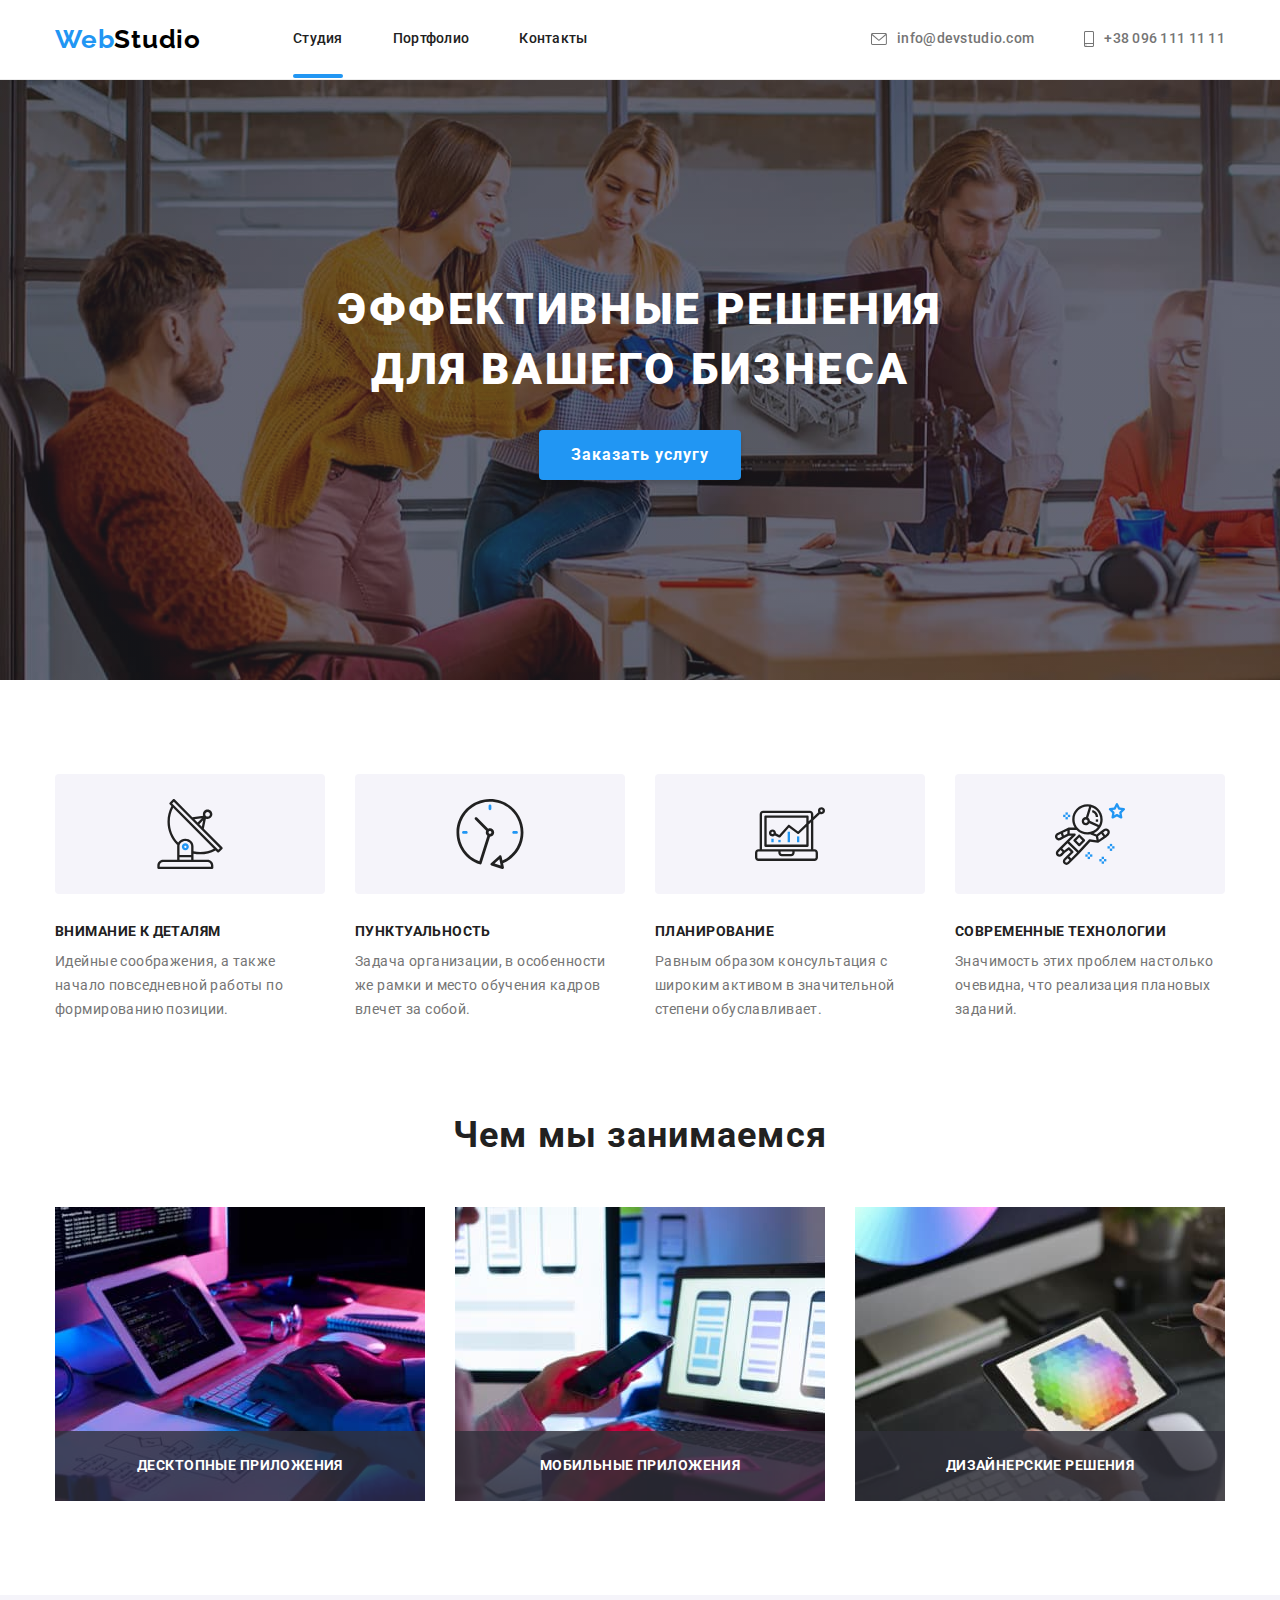
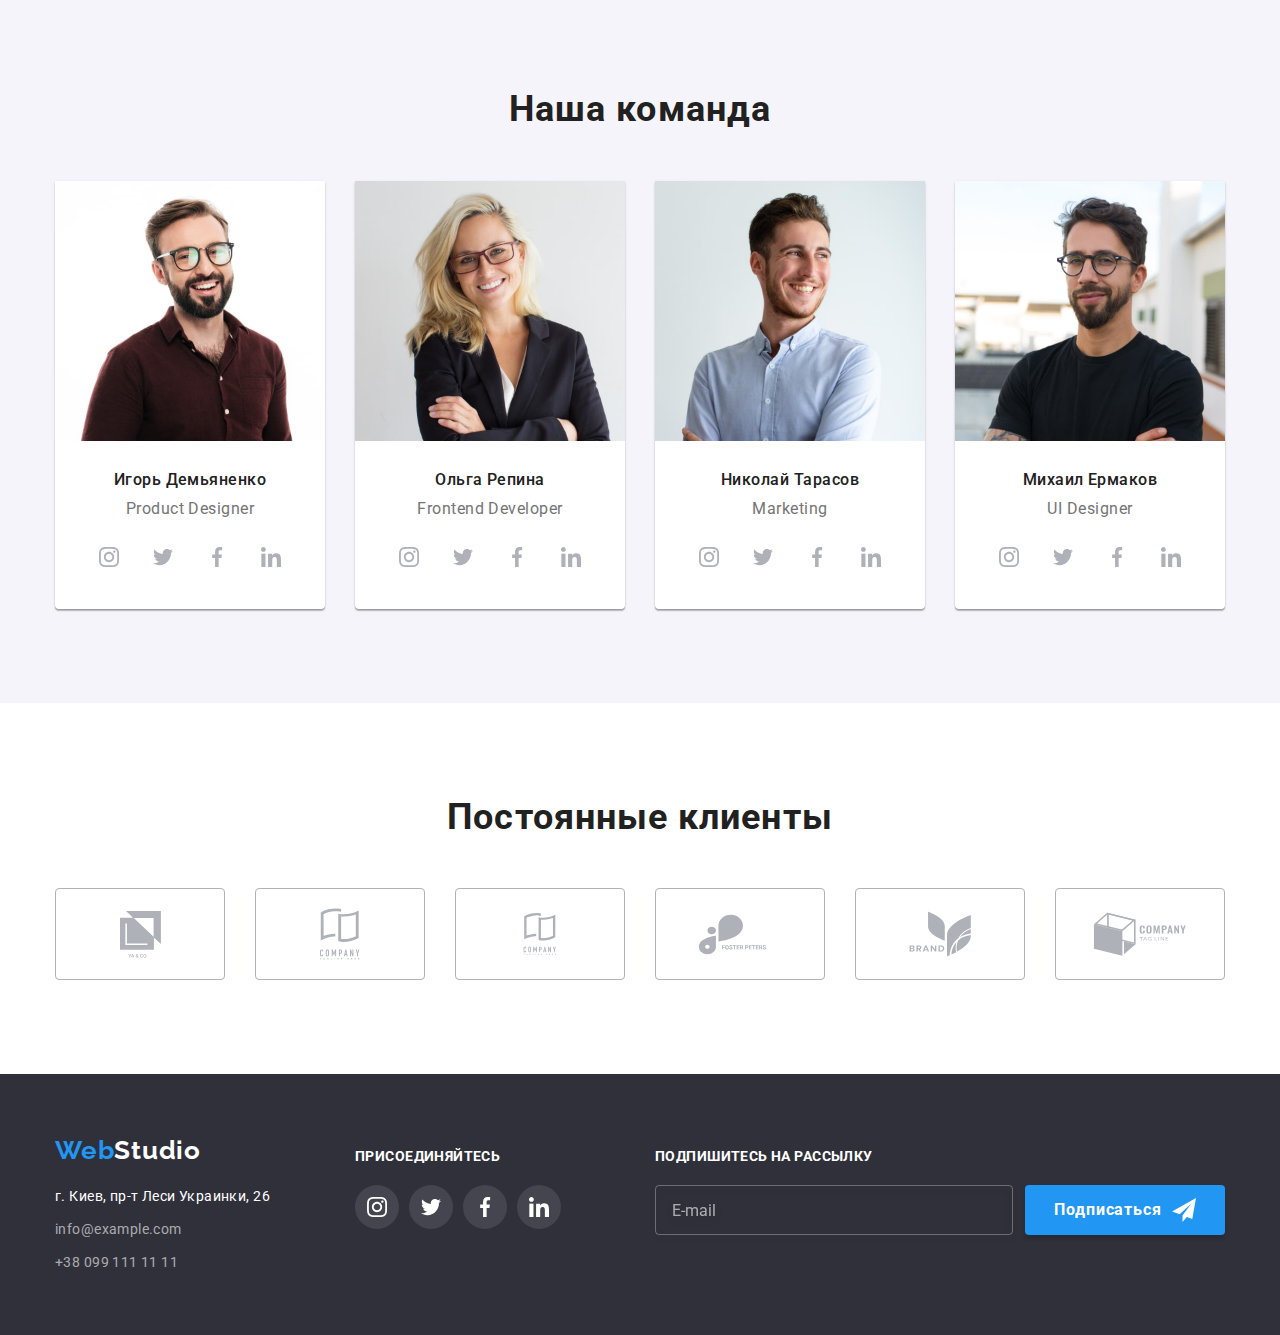
==== commit 0cbacb4a: "logo sass" ====
--- a/index.html
+++ b/index.html
@@ -25,9 +25,9 @@
     <header class="header">
       <div class="container header-container">
         <nav class="main-navigation">
-          <a class="logo link" href="./"
-            ><span class="logo-color-one">Web</span
-            ><span class="logo-color-two">Studio</span></a
+          <a class="logo logo__header link" href="./"
+            ><span class="logo_color-one">Web</span
+            ><span class="logo_color-two">Studio</span></a
           >
 
           <ul class="menu list">
@@ -503,8 +503,8 @@
         <div class="footer__contact">
           <div class="logo-footer">
             <a class="logo link" href="./"
-              ><span class="logo-color-one">Web</span
-              ><span class="logo-color-three">Studio</span></a
+              ><span class="logo_color-one">Web</span
+              ><span class="logo_color-three">Studio</span></a
             >
           </div>
 
--- a/css/styles.css
+++ b/css/styles.css
@@ -75,13 +75,13 @@
   line-height: 1.19;
   letter-spacing: 0.03em;
 }
-.logo-color-one {
+.logo_color-one {
   color: var(--accent-color);
 }
-.logo-color-two {
+.logo_color-two {
   color: #000000;
 }
-.logo-color-three {
+.logo_color-three {
   color: #ffffff;
 }
 /*END LOGO*/
@@ -667,7 +667,7 @@
 .filter-item:not(:last-child) {
   margin-right: 8px;
 }
-.filter-buttom {
+.filter-button {
   padding: 6px 22px;
 
   font-weight: 500;
@@ -690,13 +690,13 @@
     box-shadow 250ms cubic-bezier(0.4, 0, 0.2, 1);
 }
 
-.filter-buttom.current {
+.filter-button.current {
   color: #ffffff;
   background: var(--accent-color);
 }
 
-.filter-buttom:hover,
-.filter-buttom:focus {
+.filter-button:hover,
+.filter-button:focus {
   outline: none;
   color: #ffffff;
   background: var(--accent-color);
--- a/css/main.min.css
+++ b/css/main.min.css
@@ -1,2 +1,2 @@
-:root{--main-font: "Roboto", sans-serif;--secondary-font: "Raleway", sans-serif;--accent-color: #2196f3;--second-color: #212121;--third-color: #afb1b8}.visually-hidden{position:absolute !important;clip:rect(1px 1px 1px 1px);clip:rect(1px, 1px, 1px, 1px);padding:0 !important;border:0 !important;height:1px !important;width:1px !important;overflow:hidden}h1,h2,h3,h4,h5,h6,p{margin-top:0;margin-bottom:0}ul,ol{margin-top:0;margin-bottom:0;padding-left:0}img{display:block}body{font-family:var(--main-font)}.list{list-style:none}.link{text-decoration:none}.container{width:1200px;margin:0 auto;padding-left:15px;padding-right:15px}.logo{margin-right:92px;font-family:var(--secondary-font);font-weight:700;font-size:26px;line-height:1.19;letter-spacing:0.03em}.logo-color-one{color:var(--accent-color)}.logo-color-two{color:#000000}.logo-color-three{color:#ffffff}.current{position:relative;color:var(--accent-color)}.current::after{position:absolute;bottom:-32px;content:"";display:block;width:100%;height:4px;background-color:var(--accent-color);border-radius:2px}.social-links-list{display:flex;justify-content:space-between}.social-links-list_team{padding:0 32px}.social-links-list_footer{width:206px}.social-links-list__link{display:flex;justify-content:center;align-items:center;width:44px;height:44px;border-radius:50%}.social-links-list__link_team{background-color:transparent;fill:var(--third-color);transition:fill 250ms cubic-bezier(0.4, 0, 0.2, 1),background-color 250ms cubic-bezier(0.4, 0, 0.2, 1)}.social-links-list__link_team:hover,.social-links-list__link_team:focus{outline:none;fill:#ffffff;background-color:var(--accent-color)}.social-links-list__link_footer{background-color:rgba(255,255,255,0.1);fill:#ffffff;transition:background-color 250ms cubic-bezier(0.4, 0, 0.2, 1)}.social-links-list__link_footer:hover,.social-links-list__link_footer:focus{outline:none;background-color:var(--accent-color)}.backdrop{position:fixed;top:0;left:0%;width:100vw;height:100vh;background-color:rgba(0,0,0,0.2);transition:opacity 250ms cubic-bezier(0.4, 0, 0.2, 1),visibility 250ms cubic-bezier(0.4, 0, 0.2, 1)}.modal{position:absolute;top:50%;left:50%;transform:translate(-50%, -50%);width:528px;height:581px;padding:40px;background:#ffffff;box-shadow:0px 1px 3px rgba(0,0,0,0.12),0px 1px 1px rgba(0,0,0,0.14),0px 2px 1px rgba(0,0,0,0.2);border-radius:4px}.modal__close-button{position:absolute;top:8px;right:8px;width:30px;height:30px;background-color:#ffffff;border:1px solid rgba(0,0,0,0.1);border-radius:50%;cursor:pointer;padding:0}.modal__close-button:hover .close-button-icon,.modal__close-button:focus .close-button-icon{fill:var(--accent-color)}.close-button-icon{fill:#000000}.is-hidden{opacity:0;visibility:hidden;pointer-events:none}.modal-form{display:flex;flex-direction:column}.modal-form__title{margin-bottom:12px;font-weight:700;font-size:20px;line-height:1.15;text-align:center;letter-spacing:0.03em;color:var(--second-color)}.modal-form__field{font-weight:400;font-size:12px;line-height:1.16;letter-spacing:0.01em;margin-bottom:10px;color:#757575}.modal-form__input{width:100%;height:40px;padding-left:42px;border:1px solid rgba(33,33,33,0.2);border-radius:4px;transition:border-color 250ms cubic-bezier(0.4, 0, 0.2, 1)}.modal-form__input-wrapper{position:relative;display:block;margin-top:4px}.modal-form__icon{position:absolute;top:50%;transform:translateY(-50%);left:12px;fill:var(--second-color);transition:fill 250ms cubic-bezier(0.4, 0, 0.2, 1)}.modal-form__input:focus{outline:none;border-color:var(--accent-color)}.modal-form__input:focus+.modal-form__icon{fill:var(--accent-color)}.modal-form__message{margin-top:4px;padding:12px 16px;width:100%;height:120px;border:1px solid rgba(33,33,33,0.2);border-radius:4px;resize:none;transition:border-color 250ms cubic-bezier(0.4, 0, 0.2, 1)}.modal-form__message:focus{outline:none;border-color:var(--accent-color)}.modal-form__message::placeholder{color:rgba(117,117,117,0.5)}.modal-form__checkbox:checked+.modal-form__checkbox-label::before{background-image:url(../images/icon-check.svg);background-size:contain;border:none}.modal-form__checkbox:focus+.modal-form__checkbox-label::before{border:1px solid var(--accent-color)}.modal-form__checkbox-label::before{display:block;content:"";width:15px;height:15px;margin-right:7px;margin-left:12px;border:1px solid var(--second-color);border-radius:2px;cursor:pointer}.modal-form__checkbox-label{display:flex;align-items:center;font-weight:normal;font-size:14px;line-height:1.71;letter-spacing:0.03em;color:#757575;margin-top:10px;margin-bottom:30px}.modal-form__checkbox-link{font-weight:400;font-size:14px;line-height:1.71;letter-spacing:0.03em;text-decoration-line:underline;color:var(--accent-color)}.modal-form__button{align-self:center;padding:10px 56px;margin-bottom:40px;font-weight:700;font-size:16px;line-height:1.87;letter-spacing:0.06em;color:#ffffff;background-color:var(--accent-color);box-shadow:0px 4px 4px rgba(0,0,0,0.15);border-radius:4px;border:none;cursor:pointer}.header{padding-top:24px;padding-bottom:24px;font-family:var(--main-font);font-weight:500;font-size:14px;line-height:1.14;letter-spacing:0.02em;border-bottom:1px solid #ececec}.header-container{display:flex;align-items:center;justify-content:space-between}.main-navigation{display:flex}.menu{display:flex;align-items:center}.menu__item:not(:last-child){margin-right:50px}.menu__link{color:var(--second-color);transition:color 250ms cubic-bezier(0.4, 0, 0.2, 1)}.menu__link:hover,.menu__link:focus{color:var(--accent-color)}.header-contact{display:flex;align-items:center}.header-contact__item:not(:last-child){margin-right:50px}.header-contact__link{display:flex;align-items:center;color:#757575;transition:color 250ms cubic-bezier(0.4, 0, 0.2, 1)}.header-contact__link:hover,.header-contact__link:focus{color:var(--accent-color)}.contact-icon{margin-right:10px;fill:currentColor}.hero{padding:200px 0;text-align:center;max-width:1600px;margin:0 auto;background-image:linear-gradient(rgba(47,48,58,0.4), rgba(47,48,58,0.4)),url(../images/hero/hero-bg.jpg);background-size:cover;background-color:#2f303a}.hero__title{margin-left:auto;margin-right:auto;margin-bottom:30px;max-width:696px;font-family:var(--main-font);font-weight:900;font-size:44px;line-height:1.36;text-align:center;letter-spacing:0.06em;text-transform:uppercase;color:#ffffff}.modal-button{padding:10px 32px;font-family:var(--main-font);font-weight:700;font-size:16px;line-height:1.88;align-items:center;text-align:center;letter-spacing:0.06em;color:#ffffff;background-color:var(--accent-color);box-shadow:0px 4px 4px rgba(0,0,0,0.15);border-radius:4px;border:none;cursor:pointer}.features{padding-top:94px;padding-bottom:94px}.features__list{display:flex;flex-wrap:wrap;margin-top:-30px;margin-left:-30px}.features__item{margin-top:30px;margin-left:30px;flex-basis:calc((100% - 120px) / 4)}.features__icon-container{display:flex;justify-content:center;align-items:center;width:270px;height:120px;margin-bottom:30px;background:#f5f4fa;border-radius:4px}.features__icon{width:70px;height:70px;fill:rebeccapurple}.features__title{margin-bottom:10px;font-weight:700;font-size:14px;line-height:1.14;letter-spacing:0.03em;text-transform:uppercase;color:var(--second-color)}.features__description{font-weight:400;font-size:14px;line-height:1.71;letter-spacing:0.03em;color:#757575}.services{padding-top:0px;padding-bottom:94px}.services__list{display:flex;flex-wrap:wrap;margin-top:-30px;margin-left:-30px}.services__item{position:relative;margin-top:30px;margin-left:30px;flex-basis:calc((100% - 90px) / 3)}.services__text-overlay{display:flex;justify-content:center;align-items:center;position:absolute;bottom:0;left:0;width:100%;height:70px;color:#ffffff;background-color:rgba(47,48,58,0.8);font-weight:700;font-size:14px;line-height:1.14;text-align:center;letter-spacing:0.03em;text-transform:uppercase}.team{background:#f5f4fa;padding-top:94px;padding-bottom:94px}.team__list{display:flex;flex-wrap:wrap;margin-top:-30px;margin-left:-30px}.team__item{margin-top:30px;margin-left:30px;flex-basis:calc((100% - 120px) / 4);background:#ffffff;border-radius:0px 0px 4px 4px;box-shadow:0px 1px 3px rgba(0,0,0,0.12),0px 1px 1px rgba(0,0,0,0.14),0px 2px 1px rgba(0,0,0,0.2)}.team__member-frame{padding-top:30px;padding-bottom:30px}.team__member-name{margin-bottom:10px;font-style:normal;font-weight:500;font-size:16px;line-height:1.18;text-align:center;letter-spacing:0.03em;color:var(--second-color)}.team__member-position{font-weight:400;font-size:16px;line-height:1.18;text-align:center;letter-spacing:0.03em;margin-bottom:16px;color:#757575}.clients{padding-top:94px;padding-bottom:94px}.clients__list{display:flex;flex-wrap:wrap;justify-content:space-between;align-items:center}.clients__link{display:flex;justify-content:center;align-items:center;width:170px;height:92px;border:1px solid var(--third-color);border-radius:4px;fill:var(--third-color);transition:border-color 250ms cubic-bezier(0.4, 0, 0.2, 1),fill 250ms cubic-bezier(0.4, 0, 0.2, 1)}.clients__link:hover,.clients__link:focus{outline:none;border-color:var(--accent-color);fill:var(--accent-color)}.footer{padding:60px 0;background-color:#2f303a}.footer__container{display:flex}.footer__contact{display:flex;flex-direction:column;width:231px;margin-right:70px}.logo-footer{display:flex;align-items:flex-end;height:31px;margin-bottom:20px}.footer-address__item:not(:last-child){margin-bottom:9px}.footer-address__link{font-style:normal;font-weight:400;font-size:14px;line-height:1.71;letter-spacing:0.03em}.footer-address__link:hover,.footer-address__link:focus{outline:none;color:var(--accent-color)}.footer-address__link_address{color:#ffffff}.footer-address__link_contact{color:rgba(255,255,255,0.6)}.footter-social{display:flex;flex-direction:column;margin-right:94px}.footter-social__title{display:flex;align-items:flex-end;height:31px;margin-bottom:20px;font-weight:700;font-size:14px;line-height:1.14;letter-spacing:0.03em;text-transform:uppercase;color:#ffffff}.footer-email-form-title{display:flex;align-items:flex-end;height:31px;margin-bottom:20px;font-weight:700;font-size:14px;line-height:1.14;letter-spacing:0.03em;text-transform:uppercase;color:#ffffff}.footer-email-form{display:flex}.footer-email-form__input{width:358px;height:50px;margin-right:12px;padding:15px 16px;border:1px solid rgba(255,255,255,0.3);filter:drop-shadow(0px 4px 4px rgba(0,0,0,0.15));border-radius:4px;background-color:transparent;color:#ffffff}.footer-email-form__input::placeholder{font-style:normal;font-weight:400;font-size:16px;color:rgba(255,255,255,0.6)}.footer-email-form__button{display:flex;justify-content:center;align-items:center;width:200px;height:50px;font-style:normal;font-weight:700;font-size:16px;line-height:1.87;letter-spacing:0.06em;color:#ffffff;background:var(--accent-color);box-shadow:0px 4px 4px rgba(0,0,0,0.15);border-radius:4px;border:none;cursor:pointer}.send-icon{fill:#ffffff;margin-left:10px}.portfolio{padding-top:94px;padding-bottom:94px}.filter-list{display:flex;justify-content:center;margin-bottom:50px}.filter-item:not(:last-child){margin-right:8px}.filter-buttom{padding:6px 22px;font-weight:500;font-size:16px;line-height:1.62;text-align:center;letter-spacing:0.03em;color:var(--second-color);background:#f5f4fa;border-radius:4px;border:none;cursor:pointer;transition:color 250ms cubic-bezier(0.4, 0, 0.2, 1),backgrond 250ms cubic-bezier(0.4, 0, 0.2, 1),box-shadow 250ms cubic-bezier(0.4, 0, 0.2, 1)}.filter-buttom-current{color:#ffffff;background:var(--accent-color)}.filter-buttom:hover,.filter-buttom:focus{outline:none;color:#ffffff;background:var(--accent-color);box-shadow:0px 3px 1px rgba(0,0,0,0.1),0px 1px 2px rgba(0,0,0,0.08),0px 2px 2px rgba(0,0,0,0.12)}.portfolio-list{display:flex;flex-wrap:wrap;margin-top:-30px;margin-left:-30px}.portfolio-item-img{position:relative;overflow:hidden}.portfolio-item-overlay{position:absolute;top:0;left:0;width:100%;height:100%;transform:translateY(100%);transition:transform 250ms cubic-bezier(0.4, 0, 0.2, 1);padding:63px 24px;overflow:auto;font-size:18px;line-height:1.56;color:#ffffff;background-color:rgba(33,150,243,0.9)}.portfolio-item-link:hover .portfolio-item-overlay,.portfolio-item-link:focus .portfolio-item-overlay{transform:translateY(0%)}.portfolio-item{margin-top:30px;margin-left:30px;flex-basis:calc((100% - 90px) / 3)}.portfolio-item:hover{box-shadow:0px 1px 1px rgba(0,0,0,0.12),0px 4px 4px rgba(0,0,0,0.06),1px 4px 6px rgba(0,0,0,0.16);transition:box-shadow 250ms cubic-bezier(0.4, 0, 0.2, 1)}.portfolio-item-frame{padding:20px 24px;background:#ffffff;border:1px solid #eeeeee;border-top:none}.portfolio-item-name{margin-bottom:4px;font-weight:700;font-size:18px;line-height:2;letter-spacing:0.06em;color:var(--second-color)}.portfolio-item-description{font-weight:400;font-size:16px;line-height:1.87;letter-spacing:0.03em;color:#757575}
+:root{--main-font: "Roboto", sans-serif;--secondary-font: "Raleway", sans-serif;--accent-color: #2196f3;--second-color: #212121;--third-color: #afb1b8}.visually-hidden{position:absolute !important;clip:rect(1px 1px 1px 1px);clip:rect(1px, 1px, 1px, 1px);padding:0 !important;border:0 !important;height:1px !important;width:1px !important;overflow:hidden}h1,h2,h3,h4,h5,h6,p{margin-top:0;margin-bottom:0}ul,ol{margin-top:0;margin-bottom:0;padding-left:0}img{display:block}body{font-family:var(--main-font)}.list{list-style:none}.link{text-decoration:none}.container{width:1200px;margin:0 auto;padding-left:15px;padding-right:15px}.logo{font-family:var(--secondary-font);font-weight:700;font-size:26px;line-height:1.19;letter-spacing:0.03em}.logo__header{margin-right:92px}.logo_color-one{color:var(--accent-color)}.logo_color-two{color:#000000}.logo_color-three{color:#ffffff}.secttion-title{margin-bottom:50px;font-style:normal;font-weight:700;font-size:36px;line-height:1.16;text-align:center;letter-spacing:0.03em;color:var(--second-color)}.current{position:relative;color:var(--accent-color)}.current::after{position:absolute;bottom:-32px;content:"";display:block;width:100%;height:4px;background-color:var(--accent-color);border-radius:2px}.social-links-list{display:flex;justify-content:space-between}.social-links-list_team{padding:0 32px}.social-links-list_footer{width:206px}.social-links-list__link{display:flex;justify-content:center;align-items:center;width:44px;height:44px;border-radius:50%}.social-links-list__link_team{background-color:transparent;fill:var(--third-color);transition:fill 250ms cubic-bezier(0.4, 0, 0.2, 1),background-color 250ms cubic-bezier(0.4, 0, 0.2, 1)}.social-links-list__link_team:hover,.social-links-list__link_team:focus{outline:none;fill:#ffffff;background-color:var(--accent-color)}.social-links-list__link_footer{background-color:rgba(255,255,255,0.1);fill:#ffffff;transition:background-color 250ms cubic-bezier(0.4, 0, 0.2, 1)}.social-links-list__link_footer:hover,.social-links-list__link_footer:focus{outline:none;background-color:var(--accent-color)}.backdrop{position:fixed;top:0;left:0%;width:100vw;height:100vh;background-color:rgba(0,0,0,0.2);transition:opacity 250ms cubic-bezier(0.4, 0, 0.2, 1),visibility 250ms cubic-bezier(0.4, 0, 0.2, 1)}.is-hidden{opacity:0;visibility:hidden;pointer-events:none}.modal{position:absolute;top:50%;left:50%;transform:translate(-50%, -50%);width:528px;height:581px;padding:40px;background:#ffffff;box-shadow:0px 1px 3px rgba(0,0,0,0.12),0px 1px 1px rgba(0,0,0,0.14),0px 2px 1px rgba(0,0,0,0.2);border-radius:4px}.modal__close-button{position:absolute;top:8px;right:8px;width:30px;height:30px;background-color:#ffffff;border:1px solid rgba(0,0,0,0.1);border-radius:50%;cursor:pointer;padding:0}.modal__close-button:hover .close-button-icon,.modal__close-button:focus .close-button-icon{fill:var(--accent-color)}.close-button-icon{fill:#000000}.modal-form{display:flex;flex-direction:column}.modal-form__title{margin-bottom:12px;font-weight:700;font-size:20px;line-height:1.15;text-align:center;letter-spacing:0.03em;color:var(--second-color)}.modal-form__field{font-weight:400;font-size:12px;line-height:1.16;letter-spacing:0.01em;margin-bottom:10px;color:#757575}.modal-form__input{width:100%;height:40px;padding-left:42px;border:1px solid rgba(33,33,33,0.2);border-radius:4px;transition:border-color 250ms cubic-bezier(0.4, 0, 0.2, 1)}.modal-form__input:focus{outline:none;border-color:var(--accent-color)}.modal-form__input:focus+.modal-form__icon{fill:var(--accent-color)}.modal-form__input-wrapper{position:relative;display:block;margin-top:4px}.modal-form__icon{position:absolute;top:50%;transform:translateY(-50%);left:12px;fill:var(--second-color);transition:fill 250ms cubic-bezier(0.4, 0, 0.2, 1)}.modal-form__message{margin-top:4px;padding:12px 16px;width:100%;height:120px;border:1px solid rgba(33,33,33,0.2);border-radius:4px;resize:none;transition:border-color 250ms cubic-bezier(0.4, 0, 0.2, 1)}.modal-form__message:focus{outline:none;border-color:var(--accent-color)}.modal-form__message::placeholder{color:rgba(117,117,117,0.5)}.modal-form__checkbox:checked+.modal-form__checkbox-label::before{background-image:url(../images/icon-check.svg);background-size:contain;border:none}.modal-form__checkbox:focus+.modal-form__checkbox-label::before{border:1px solid var(--accent-color)}.modal-form__checkbox-label{display:flex;align-items:center;font-weight:normal;font-size:14px;line-height:1.71;letter-spacing:0.03em;color:#757575;margin-top:10px;margin-bottom:30px}.modal-form__checkbox-label::before{display:block;content:"";width:15px;height:15px;margin-right:7px;margin-left:12px;border:1px solid var(--second-color);border-radius:2px;cursor:pointer}.modal-form__checkbox-link{font-weight:400;font-size:14px;line-height:1.71;letter-spacing:0.03em;text-decoration-line:underline;color:var(--accent-color)}.modal-form__button{align-self:center;padding:10px 56px;margin-bottom:40px;font-weight:700;font-size:16px;line-height:1.87;letter-spacing:0.06em;color:#ffffff;background-color:var(--accent-color);box-shadow:0px 4px 4px rgba(0,0,0,0.15);border-radius:4px;border:none;cursor:pointer}.header{padding-top:24px;padding-bottom:24px;font-family:var(--main-font);font-weight:500;font-size:14px;line-height:1.14;letter-spacing:0.02em;border-bottom:1px solid #ececec}.header-container{display:flex;align-items:center;justify-content:space-between}.main-navigation{display:flex}.menu{display:flex;align-items:center}.menu__item:not(:last-child){margin-right:50px}.menu__link{color:var(--second-color);transition:color 250ms cubic-bezier(0.4, 0, 0.2, 1)}.menu__link:hover,.menu__link:focus{color:var(--accent-color)}.header-contact{display:flex;align-items:center}.header-contact__item:not(:last-child){margin-right:50px}.header-contact__link{display:flex;align-items:center;color:#757575;transition:color 250ms cubic-bezier(0.4, 0, 0.2, 1)}.header-contact__link:hover,.header-contact__link:focus{color:var(--accent-color)}.contact-icon{margin-right:10px;fill:currentColor}.hero{padding:200px 0;text-align:center;max-width:1600px;margin:0 auto;background-image:linear-gradient(rgba(47,48,58,0.4), rgba(47,48,58,0.4)),url(../images/hero/hero-bg.jpg);background-size:cover;background-color:#2f303a}.hero__title{margin-left:auto;margin-right:auto;margin-bottom:30px;max-width:696px;font-family:var(--main-font);font-weight:900;font-size:44px;line-height:1.36;text-align:center;letter-spacing:0.06em;text-transform:uppercase;color:#ffffff}.modal-button{padding:10px 32px;font-family:var(--main-font);font-weight:700;font-size:16px;line-height:1.88;align-items:center;text-align:center;letter-spacing:0.06em;color:#ffffff;background-color:var(--accent-color);box-shadow:0px 4px 4px rgba(0,0,0,0.15);border-radius:4px;border:none;cursor:pointer}.features{padding-top:94px;padding-bottom:94px}.features__list{display:flex;flex-wrap:wrap;margin-top:-30px;margin-left:-30px}.features__item{margin-top:30px;margin-left:30px;flex-basis:calc((100% - 120px) / 4)}.features__icon-container{display:flex;justify-content:center;align-items:center;width:270px;height:120px;margin-bottom:30px;background:#f5f4fa;border-radius:4px}.features__icon{width:70px;height:70px;fill:rebeccapurple}.features__title{margin-bottom:10px;font-weight:700;font-size:14px;line-height:1.14;letter-spacing:0.03em;text-transform:uppercase;color:var(--second-color)}.features__description{font-weight:400;font-size:14px;line-height:1.71;letter-spacing:0.03em;color:#757575}.services{padding-top:0px;padding-bottom:94px}.services__list{display:flex;flex-wrap:wrap;margin-top:-30px;margin-left:-30px}.services__item{position:relative;margin-top:30px;margin-left:30px;flex-basis:calc((100% - 90px) / 3)}.services__text-overlay{display:flex;justify-content:center;align-items:center;position:absolute;bottom:0;left:0;width:100%;height:70px;color:#ffffff;background-color:rgba(47,48,58,0.8);font-weight:700;font-size:14px;line-height:1.14;text-align:center;letter-spacing:0.03em;text-transform:uppercase}.team{background:#f5f4fa;padding-top:94px;padding-bottom:94px}.team__list{display:flex;flex-wrap:wrap;margin-top:-30px;margin-left:-30px}.team__item{margin-top:30px;margin-left:30px;flex-basis:calc((100% - 120px) / 4);background:#ffffff;border-radius:0px 0px 4px 4px;box-shadow:0px 1px 3px rgba(0,0,0,0.12),0px 1px 1px rgba(0,0,0,0.14),0px 2px 1px rgba(0,0,0,0.2)}.team__member-frame{padding-top:30px;padding-bottom:30px}.team__member-name{margin-bottom:10px;font-style:normal;font-weight:500;font-size:16px;line-height:1.18;text-align:center;letter-spacing:0.03em;color:var(--second-color)}.team__member-position{font-weight:400;font-size:16px;line-height:1.18;text-align:center;letter-spacing:0.03em;margin-bottom:16px;color:#757575}.clients{padding-top:94px;padding-bottom:94px}.clients__list{display:flex;flex-wrap:wrap;justify-content:space-between;align-items:center}.clients .clients__link{display:flex;justify-content:center;align-items:center;width:170px;height:92px;border:1px solid var(--third-color);border-radius:4px;fill:var(--third-color);transition:border-color 250ms cubic-bezier(0.4, 0, 0.2, 1),fill 250ms cubic-bezier(0.4, 0, 0.2, 1)}.clients .clients__link:hover,.clients .clients__link:focus{outline:none;border-color:var(--accent-color);fill:var(--accent-color)}.footer{padding:60px 0;background-color:#2f303a}.footer__container{display:flex}.footer__contact{display:flex;flex-direction:column;width:231px;margin-right:70px}.logo-footer{display:flex;align-items:flex-end;height:31px;margin-bottom:20px}.footer-address__item:not(:last-child){margin-bottom:9px}.footer-address__link{font-style:normal;font-weight:400;font-size:14px;line-height:1.71;letter-spacing:0.03em}.footer-address__link:hover,.footer-address__link:focus{outline:none;color:var(--accent-color)}.footer-address__link_address{color:#ffffff}.footer-address__link_contact{color:rgba(255,255,255,0.6)}.footter-social{display:flex;flex-direction:column;margin-right:94px}.footter-social__title{display:flex;align-items:flex-end;height:31px;margin-bottom:20px;font-weight:700;font-size:14px;line-height:1.14;letter-spacing:0.03em;text-transform:uppercase;color:#ffffff}.footer-email-form-title{display:flex;align-items:flex-end;height:31px;margin-bottom:20px;font-weight:700;font-size:14px;line-height:1.14;letter-spacing:0.03em;text-transform:uppercase;color:#ffffff}.footer-email-form{display:flex}.footer-email-form__input{width:358px;height:50px;margin-right:12px;padding:15px 16px;border:1px solid rgba(255,255,255,0.3);filter:drop-shadow(0px 4px 4px rgba(0,0,0,0.15));border-radius:4px;background-color:transparent;color:#ffffff}.footer-email-form__input::placeholder{font-style:normal;font-weight:400;font-size:16px;color:rgba(255,255,255,0.6)}.footer-email-form__button{display:flex;justify-content:center;align-items:center;width:200px;height:50px;font-style:normal;font-weight:700;font-size:16px;line-height:1.87;letter-spacing:0.06em;color:#ffffff;background:var(--accent-color);box-shadow:0px 4px 4px rgba(0,0,0,0.15);border-radius:4px;border:none;cursor:pointer}.send-icon{fill:#ffffff;margin-left:10px}.portfolio{padding-top:94px;padding-bottom:94px}.filter-list{display:flex;justify-content:center;margin-bottom:50px}.filter-item:not(:last-child){margin-right:8px}.filter-button{padding:6px 22px;font-weight:500;font-size:16px;line-height:1.62;text-align:center;letter-spacing:0.03em;color:var(--second-color);background:#f5f4fa;border-radius:4px;border:none;cursor:pointer;transition:color 250ms cubic-bezier(0.4, 0, 0.2, 1),backgrond 250ms cubic-bezier(0.4, 0, 0.2, 1),box-shadow 250ms cubic-bezier(0.4, 0, 0.2, 1)}.filter-button:hover,.filter-button:focus{outline:none;color:#ffffff;background:var(--accent-color);box-shadow:0px 3px 1px rgba(0,0,0,0.1),0px 1px 2px rgba(0,0,0,0.08),0px 2px 2px rgba(0,0,0,0.12)}.filter-button-current{color:#ffffff;background:var(--accent-color)}.portfolio-list{display:flex;flex-wrap:wrap;margin-top:-30px;margin-left:-30px}.portfolio-item-img{position:relative;overflow:hidden}.portfolio-item-overlay{position:absolute;top:0;left:0;width:100%;height:100%;transform:translateY(100%);transition:transform 250ms cubic-bezier(0.4, 0, 0.2, 1);padding:63px 24px;overflow:auto;font-size:18px;line-height:1.56;color:#ffffff;background-color:rgba(33,150,243,0.9)}.portfolio-item-link:hover .portfolio-item-overlay,.portfolio-item-link:focus .portfolio-item-overlay{transform:translateY(0%)}.portfolio-item{margin-top:30px;margin-left:30px;flex-basis:calc((100% - 90px) / 3)}.portfolio-item:hover{box-shadow:0px 1px 1px rgba(0,0,0,0.12),0px 4px 4px rgba(0,0,0,0.06),1px 4px 6px rgba(0,0,0,0.16);transition:box-shadow 250ms cubic-bezier(0.4, 0, 0.2, 1)}.portfolio-item-frame{padding:20px 24px;background:#ffffff;border:1px solid #eeeeee;border-top:none}.portfolio-item-name{margin-bottom:4px;font-weight:700;font-size:18px;line-height:2;letter-spacing:0.06em;color:var(--second-color)}.portfolio-item-description{font-weight:400;font-size:16px;line-height:1.87;letter-spacing:0.03em;color:#757575}
 /*# sourceMappingURL=main.min.css.map */